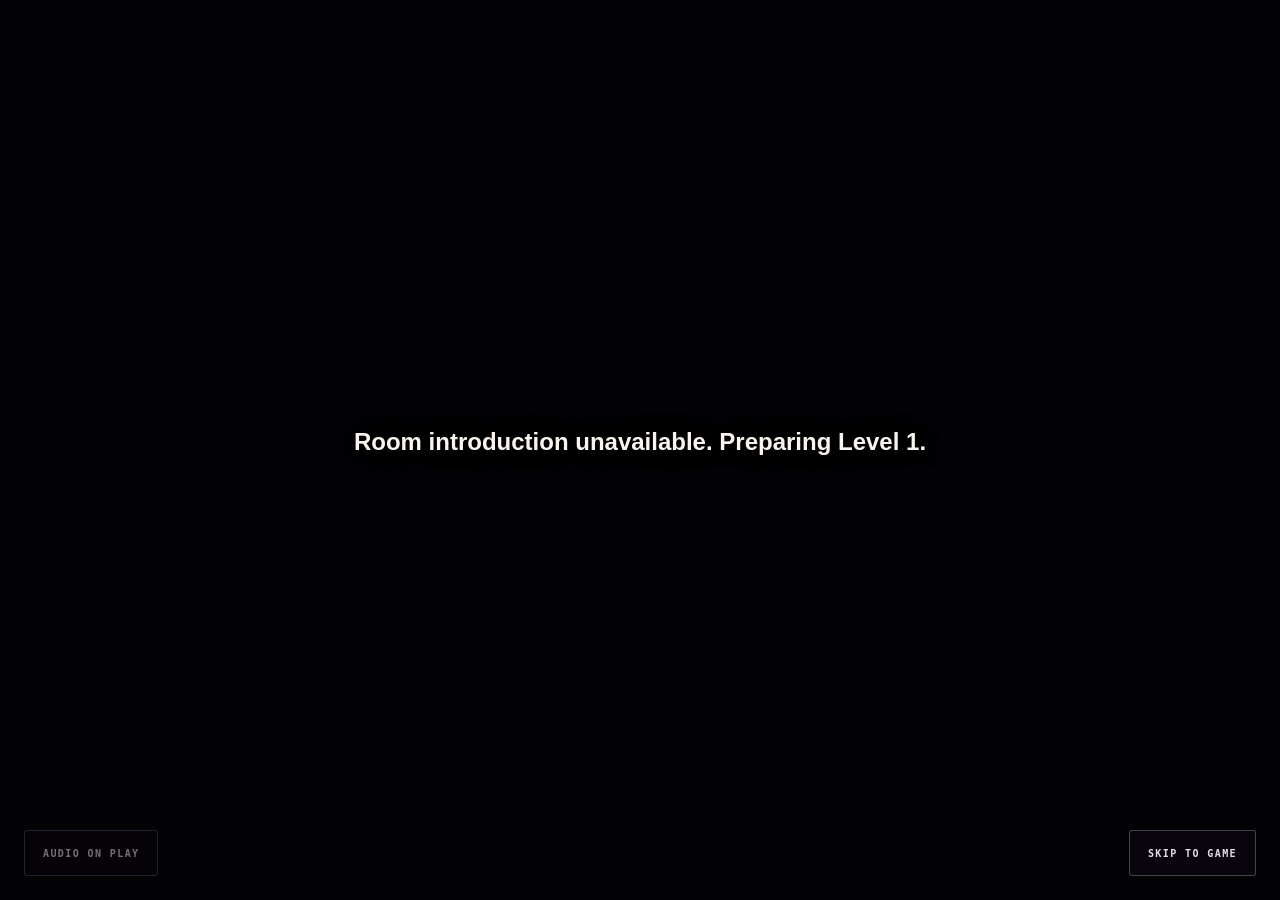
==== index.html @ 3efeb112 "Publish owner-approved v5 hero preview rainbow-n64-v5-77ec903b598a; owner visual playtest pending" ====
<!doctype html>
<html lang="en"><head><meta charset="UTF-8"><meta name="viewport" content="width=device-width,initial-scale=1,viewport-fit=cover"><meta name="theme-color" content="#030205"><link rel="icon" href="data:image/svg+xml,%3Csvg xmlns='http://www.w3.org/2000/svg' viewBox='0 0 40 40'%3E%3Crect width='40' height='40' rx='9' fill='%23251932'/%3E%3Ctext x='20' y='30' text-anchor='middle' font-size='30' fill='%23efa9e0'%3E✳%3C/text%3E%3C/svg%3E"><title>Rainbow Knight · Two Worlds</title>
<style>html,body{margin:0;background:#030205;color:#f9f4ed;font-family:Arial,sans-serif}#intro{position:fixed;inset:0;z-index:100;background:#030205;display:grid;place-items:center}#intro[hidden],[hidden]{display:none!important}.intro-card{text-align:center;font-size:clamp(30px,7vw,100px);line-height:1.05;margin:0;width:84%;font-weight:900}.intro-card span{display:block}.intro-prefix{font-size:.42em;letter-spacing:.05em;margin-bottom:.4em}.intro-controls{position:absolute;bottom:24px;left:24px;right:24px;display:flex;justify-content:space-between;gap:16px}.intro-controls button{min-height:46px;padding:12px 18px;color:#f9f4ed;background:#0a0710;border:1px solid #9989ab;font:600 10px monospace;letter-spacing:1.4px}.intro-controls button:focus-visible{outline:2px solid #a9f6d8;outline-offset:4px}#boot-status{padding:32px;font:14px monospace}#intro .intro-card{position:absolute;top:35%;left:8%;right:8%;width:auto;transform:translateY(-50%)}#intro #intro-credit{top:58%;font-size:clamp(16px,3vw,32px);letter-spacing:.06em}#intro #intro-credit .intro-prefix{font-size:.4em}#intro-enter{position:absolute;top:74%;left:50%;transform:translate(-50%,-50%);min-height:46px;padding:12px 18px;background:#0a0710;color:#f9f4ed;border:1px solid #9989ab;font:600 12px monospace}#intro-room-caption{position:absolute;bottom:88px;text-align:center;font:14px monospace}</style>
  <script type="module" crossorigin src="./assets/index-BlEtpj0y.js"></script>
  <link rel="stylesheet" crossorigin href="./assets/index-DaMVi5Wa.css">
</head><body><div id="app"><p id="boot-status" role="status">Preparing the game. If it does not load, reload this page.</p></div>
<section id="intro" data-phase="title" aria-label="Game introduction" tabindex="-1">
 <p id="intro-room-caption" role="status" aria-live="polite"></p>
 <p id="intro-room-help" hidden></p>
 <span id="intro-crosshair" aria-hidden="true" hidden>+</span>
 <button id="intro-enter" type="button">ENTER APARTMENT</button>
 <button id="intro-play" type="button" hidden disabled>PLAY</button>
 <div id="intro-touch-controls" hidden aria-label="Apartment touch controls"><div id="intro-touch-move" aria-label="Drag to move">MOVE</div><div id="intro-touch-look" aria-label="Drag to look">LOOK</div></div>
 <h1 id="intro-title" class="intro-card" aria-label="COGSEC: Rainbow Knight"><span class="intro-prefix" aria-hidden="true">COGSEC:</span><span aria-hidden="true">RAINBOW KNIGHT</span></h1>
 <p id="intro-credit" class="intro-card" aria-label="Produced by OSAN Games"><span class="intro-prefix" aria-hidden="true">PRODUCED BY</span><span aria-hidden="true">OSAN GAMES</span></p>
 <div class="intro-controls"><button id="intro-sound" type="button" aria-pressed="false" disabled>SOUND OFF</button><button id="intro-pause" type="button" hidden>PAUSE</button><button id="intro-skip" type="button">SKIP TO GAME</button></div>
</section>
<script>
// The native shell is skippable before the game bundle or optional art is ready.
(()=>{const shell=document.getElementById('intro'),query=new URLSearchParams(location.search),held=new Set();
const bypass=query.get('intro')==='off'||query.get('intro')!=='on'&&(query.get('proof')==='1'||query.get('practice')==='boss'||['48','64'].includes(query.get('fixture')));
const skip=e=>{if(e){e.preventDefault();e.stopImmediatePropagation();}shell.dataset.skipRequested='true';document.getElementById('intro-room-caption').textContent='Preparing Level 1…';document.getElementById('intro-skip').disabled=true;};
const enter=e=>{if(e){e.preventDefault();e.stopImmediatePropagation();}if(shell.dataset.enterRequested==='true'||shell.dataset.skipRequested==='true')return;shell.dataset.enterRequested='true';document.getElementById('intro-room-caption').textContent='Preparing the apartment…';document.getElementById('intro-enter').disabled=true;try{const context=window.__rainbowEntryAudioContext??=new AudioContext();void context.resume().catch(()=>{});}catch{/* Entry remains usable without audio. */}};
const click=e=>{if(e.target.closest('#intro-skip'))skip(e);else if(e.target.closest('#intro-enter'))enter(e);};
const sync=()=>{shell.dataset.heldKeys=[...held].join(',');};
const key=e=>{if(e.ctrlKey||e.metaKey||e.altKey||e.isComposing||e.code==='Tab')return;if(shell.hidden){if(held.has(e.code)){e.preventDefault();e.stopImmediatePropagation();}return;}held.add(e.code);sync();if(['Enter','Space'].includes(e.code)&&e.target.closest('#intro-skip,#intro-enter'))return;if(e.code==='Enter'&&!e.repeat){enter(e);return;}e.preventDefault();e.stopImmediatePropagation();};
const up=e=>{if(held.delete(e.code)){sync();e.preventDefault();e.stopImmediatePropagation();}};
const blur=()=>{held.clear();sync();};
shell.addEventListener('click',click);window.addEventListener('keydown',key,true);window.addEventListener('keyup',up,true);window.addEventListener('blur',blur);
shell.addEventListener('intro:claimed',()=>{shell.removeEventListener('click',click);window.removeEventListener('keydown',key,true);window.removeEventListener('keyup',up,true);window.removeEventListener('blur',blur);},{once:true});
if(bypass)skip();})();
</script></body></html>
---- assets/index-DaMVi5Wa.css ----
:root{font-family:Arial,Helvetica,sans-serif;color:#fff6f7;background:#211729;font-synthesis:none}*{box-sizing:border-box}html,body,#app{width:100%;height:100%;margin:0;overflow:hidden}button,a{-webkit-tap-highlight-color:transparent}button{font:inherit;cursor:pointer}button:disabled{cursor:wait;opacity:.5}button:focus-visible{outline:2px solid #a7ffe0;outline-offset:6px}[hidden]{display:none!important}#game{position:absolute;width:100%;height:100%;display:block}.vignette{position:absolute;inset:0;background:radial-gradient(ellipse at 54% 48%,transparent 36%,#170c294d 100%);pointer-events:none}header{position:absolute;z-index:4;top:30px;left:36px;right:36px;display:flex;justify-content:space-between;align-items:center;pointer-events:none}.brand{display:flex;gap:10px;align-items:center;color:#fff4f9;text-decoration:none;font-weight:900;font-size:14px;line-height:.98;letter-spacing:-.7px;pointer-events:auto}.brand-symbol{font-size:43px;line-height:1;color:#e6a9e9}.chapter{font:10px monospace;letter-spacing:2.5px;display:flex;align-items:center;gap:12px}.slash{opacity:.3}.live-dot{height:5px;width:5px;background:#adffdb;border-radius:50%;box-shadow:0 0 12px #aaffda}.quiet{border:0;background:transparent;color:#f2dee9;font:9px monospace;letter-spacing:1.5px;padding:12px;pointer-events:auto}#menu{position:absolute;inset:0;background:linear-gradient(90deg,#191020ec,#191020d0 28%,#21172910 69%),linear-gradient(0deg,#17101fea,transparent 32%);z-index:3}.hero-copy{position:absolute;left:7.5%;top:24%;max-width:650px}.overline{font:10px monospace;letter-spacing:3px;color:#f2c6e9;display:flex;align-items:center;gap:15px}.overline span{border:1px solid #e4b0d26b;padding:6px 8px}h1{font-size:clamp(55px,6.8vw,110px);letter-spacing:-.068em;line-height:.91;font-weight:900;margin:30px 0 23px}h1 em{font-style:normal;color:#e1a1d5;text-shadow:0 0 34px #db63d01c}#menu-description{font-size:15px;line-height:1.6;color:#d6c6d7;max-width:340px}.menu-actions{margin-top:30px;display:flex;align-items:flex-start;flex-direction:column;gap:13px}#start-btn,#resume-btn{background:#e5ffb9;color:#24252c;border:0;font-size:11px;font-weight:800;letter-spacing:1.7px;padding:20px 24px;min-width:250px;display:flex;justify-content:space-between;gap:40px;box-shadow:0 5px 30px #0716163b;transition:background .15s,transform .15s}#start-btn:hover,#resume-btn:hover{background:#bdf9e2;transform:translateY(-2px)}#start-btn span{font-size:18px;line-height:12px}#load-status{font:8px monospace;letter-spacing:1.4px;color:#c2a7c2}#last-run{font:8px monospace;letter-spacing:1px;color:#c4ecd9;margin-top:18px}.brief{position:absolute;right:6%;bottom:22%;border-left:1px solid #efd8e44d;padding-left:24px;text-shadow:0 2px 10px #000;max-width:240px}.eyebrow{font:9px monospace;letter-spacing:2px;color:#ceb6d0}.brief h2{font-size:23px;line-height:1.2;letter-spacing:-.6px;font-weight:700;margin:13px 0}.brief p{font-size:11px;color:#dacbdb;line-height:1.7}.brief-rule{width:30px;height:2px;background:#b2e7d6;margin:21px 0}.brief .brief-note{font:9px monospace;margin-top:8px}footer{position:absolute;left:7.5%;right:6%;bottom:34px;display:flex;gap:30px;border-top:1px solid #fff2;padding-top:22px}footer>div{display:flex;align-items:center;gap:8px}kbd{font:9px monospace;border:1px solid #ddc5da5c;min-width:25px;padding:6px;color:#eedbea;text-align:center;border-radius:3px}footer span{font:8px monospace;letter-spacing:1px;color:#c6b5c8}.phase-panel{position:absolute;top:88px;left:50%;transform:translate(-50%);width:310px;text-shadow:0 1px 5px #000}.phase-panel>div:first-child{display:flex;justify-content:space-between;font:10px monospace;letter-spacing:1.5px}.progress-track{height:3px;background:#24172be0;margin-top:10px}.progress-track i{display:block;height:100%;background:#dca4e3;transition:width .1s}#phase-hint{display:block;text-align:center;color:#eddbea;font:9px monospace;margin-top:9px}.health-panel{position:absolute;bottom:35px;left:36px;min-width:145px;text-shadow:0 2px 8px #261229}.health-panel>div{display:flex;gap:10px;align-items:baseline}.health-panel strong{font-size:44px;font-weight:500;letter-spacing:-2px}.health-panel span:not(.eyebrow){font:11px monospace;opacity:.5}.health-track{height:3px;background:#fff2;margin-top:7px}#health-bar{height:100%;background:#bce9db;transition:width .1s}.weapon-panel{position:absolute;bottom:37px;left:50%;transform:translate(-50%);text-align:center;display:flex;flex-direction:column;gap:7px;text-shadow:0 2px 10px #170a1f}.weapon-panel strong{font-size:13px;letter-spacing:2px}.weapon-panel small{font:8px monospace;opacity:.55;letter-spacing:2px}#sword-card{position:absolute;bottom:40px;right:36px;display:flex;gap:14px;align-items:center;transition:opacity .2s}#sword-card>div{display:flex;flex-direction:column;gap:7px}#sword-card kbd{font-size:21px;padding:14px;border-color:#d5a6e4;background:#281a3a8a;color:#f5d6ff}#charges{font:25px monospace;letter-spacing:-1px}#charges small{font:8px monospace;letter-spacing:1px;opacity:.7}#sword-card.spent{opacity:.36}.crosshair{position:absolute;top:50%;left:50%;width:24px;height:24px;transform:translate(-50%,-50%);filter:drop-shadow(0 1px 2px #000)}.crosshair i{position:absolute;width:2px;height:5px;background:#edfff4;left:11px;top:0}.crosshair i:nth-child(2){top:19px}.crosshair i:nth-child(3){transform:rotate(90deg);left:1px;top:10px}.crosshair i:nth-child(4){transform:rotate(90deg);left:21px;top:10px}.crosshair b{position:absolute;top:11px;left:11px;width:2px;height:2px;background:#fff}#hitmark{position:absolute;left:50%;top:50%;transform:translate(-50%,-50%);font:34px monospace;color:#ffbddc;opacity:0;text-shadow:0 0 10px #ff84c1}#announcement{position:absolute;top:29%;left:0;right:0;text-align:center;font:800 22px Arial;letter-spacing:6px;color:#f6e6ff;text-shadow:0 3px 20px #391841;opacity:0;pointer-events:none}#announcement.show{animation:announce 2.4s both}@keyframes announce{0%{opacity:0;transform:translateY(8px)}12%,65%{opacity:1;transform:translateY(0)}to{opacity:0;transform:translateY(-8px)}}#hurt{position:absolute;inset:0;pointer-events:none;background:radial-gradient(ellipse,transparent 45%,#ff2d5e8f);opacity:0;z-index:2}#blast{position:absolute;inset:0;pointer-events:none;opacity:0;z-index:2;background:repeating-conic-gradient(from 0deg at 50% 80%,#ffa9ed88 0deg 15deg,#a9ffe788 15deg 30deg,#dda7ff88 30deg 45deg);mix-blend-mode:screen}#blast.active{animation:blast .72s ease-out both}@keyframes blast{0%{opacity:.7;filter:hue-rotate(0)}25%{opacity:.34}to{opacity:0;filter:hue-rotate(120deg)}}#pause{position:absolute;inset:0;background:#1d1024aa;-webkit-backdrop-filter:blur(10px);backdrop-filter:blur(10px);z-index:7;display:grid;place-items:center}.pause-card{padding:45px;background:#251b2eea;border:1px solid #99718c55;box-shadow:0 20px 90px #0005;min-width:330px}.pause-card h2{font-size:40px;letter-spacing:-2px;line-height:1;margin:24px 0}.pause-card p{font-size:12px;color:#cbb8cd;max-width:300px;line-height:1.5}.pause-card button{margin-top:23px}.pause-card .quiet{display:block;margin:15px auto 0}#proof-label{position:absolute;bottom:10px;left:50%;transform:translate(-50%);z-index:10;font:10px monospace;background:#20162dd9;color:#c7ffcf;padding:6px 12px}@media(max-width:850px){header{top:22px;left:22px;right:22px}.chapter{font-size:8px;letter-spacing:1px}.hero-copy{left:6%;top:24%}h1{font-size:72px}.brief{display:none}footer{left:6%;right:6%;gap:15px;flex-wrap:wrap}footer span{font-size:7px}.phase-panel{top:80px}.weapon-panel{display:none}}@media(max-height:650px){.hero-copy{top:21%}h1{font-size:65px;margin:19px 0 14px}.menu-actions{margin-top:18px}#menu-description{font-size:12px}footer{bottom:20px;padding-top:16px}.brief{bottom:24%}}#practice-btn{border:1px solid #caa6cb66;padding:12px 16px;min-width:250px;text-align:left;letter-spacing:1.4px;color:#ebd1ef}#practice-btn:hover,#practice-btn.preferred{border-color:#d5abe3;background:#593e5b55}.menu-actions{gap:10px}#lock-hint{position:absolute;left:50%;top:calc(50% + 43px);transform:translate(-50%);font:9px monospace;color:#d5ffe8;letter-spacing:1.6px;text-shadow:0 1px 4px #000;pointer-events:none}#lock-marker{position:absolute;width:58px;height:58px;transform:translate(-50%,-50%);pointer-events:none;filter:drop-shadow(0 1px 3px #08080b)}#lock-marker i{position:absolute;width:11px;height:11px;border-color:#beffe2;border-style:solid;border-width:0}#lock-marker i:nth-child(1){left:0;top:0;border-left-width:2px;border-top-width:2px}#lock-marker i:nth-child(2){right:0;top:0;border-right-width:2px;border-top-width:2px}#lock-marker i:nth-child(3){left:0;bottom:0;border-left-width:2px;border-bottom-width:2px}#lock-marker i:nth-child(4){right:0;bottom:0;border-right-width:2px;border-bottom-width:2px}#hitmark.headshot{font-size:46px;color:#b8ffe2;text-shadow:0 0 8px #ff76d9,0 0 2px #13271c}#hitmark.headshot.killing-hit{color:#ffe6fa;text-shadow:0 0 12px #ff6bdd,0 0 3px #c0ffe7}#boss-shield{display:block;margin-top:9px;color:#f2c8ff;font:700 10px monospace;letter-spacing:1.5px;text-shadow:0 0 8px #cd4afa}#boss-shield[hidden]{display:none}#hud,#proof-label{pointer-events:none}header{z-index:8}.reduced-effects #blast{display:none!important}#blast{background:radial-gradient(ellipse at 50% 80%,#ffefb75c,transparent 65%)}#blast.active{animation:fractal-blast .15s ease-out both}@keyframes fractal-blast{0%{opacity:.34}to{opacity:0}}#music-settings{position:absolute;right:36px;top:77px;z-index:8;font:10px monospace;color:#eddbea;letter-spacing:1px}#music-settings summary{cursor:pointer;list-style:none;text-align:right;padding:8px 12px}#music-settings[open]{width:270px;background:#251b2ef5;border:1px solid #99718c77;box-shadow:0 8px 40px #0005}#music-settings>div{padding:18px}#music-settings label{display:flex;justify-content:space-between;font-size:10px}#music-volume{width:100%;accent-color:#bdf9e2;margin:18px 0 10px;cursor:pointer}#music-lights{border:1px solid #99718c77;width:100%;text-align:left}#music-status{font-size:9px;line-height:1.6;color:#cbb8cd;margin:16px 0 0}@media(max-width:850px){#music-settings{right:22px;top:65px}}#grenade-card{position:absolute;bottom:106px;right:36px;display:flex;gap:13px;align-items:center;border-left:2px solid #ff384d;padding:9px 13px;background:#180f1cba;pointer-events:none}#grenade-card>div{display:flex;flex-direction:column;gap:5px}#grenade-card .eyebrow{color:#ffacb5;font-size:8px}#grenade-card strong{font:11px monospace;letter-spacing:1px;color:#fff0ee}#grenade-card small{font:8px monospace;color:#d6b3bd}#grenade-card.spent{border-color:#8d4455}#grenade-card.spent strong{color:#d6b3bd}@media(max-width:850px){#grenade-card{right:22px;bottom:98px}}@media(max-height:650px){#grenade-card{bottom:88px;padding:6px 10px}}#control-mode{width:100%;min-height:44px;margin-top:8px;border:1px solid #99718c77;border-radius:6px;background:#201528;color:#f7eafa;padding:8px;font:12px monospace}.controls-label{margin-top:18px}#touch-help{width:100%;min-height:44px;margin-top:8px;border:1px solid #99718c77}#touch-controls,#touch-pause,#rotate-screen{display:none}.touch-mode{--touch-left:max(24px, calc(env(safe-area-inset-left) + 12px) );--touch-right:max(24px, calc(env(safe-area-inset-right) + 12px) );--touch-bottom:max(22px, calc(env(safe-area-inset-bottom) + 12px) );--touch-top:max(12px,env(safe-area-inset-top));overscroll-behavior:none}.touch-mode #app{height:100dvh;position:fixed;inset:0}.touch-mode #game{touch-action:none}.touch-mode header{top:var(--touch-top);left:var(--touch-left);right:var(--touch-right)}.touch-mode .brand{font-size:11px}.touch-mode .brand-symbol{font-size:32px}.touch-mode .chapter{display:none}.touch-mode header .quiet{min-width:64px;min-height:44px;letter-spacing:.6px}.touch-mode #music-settings{top:calc(var(--touch-top) + 46px);right:var(--touch-right);max-height:calc(100dvh - 78px);overflow:auto;overscroll-behavior:contain}.touch-mode #music-settings summary{min-height:44px;padding:16px 12px}.touch-mode #music-volume{min-height:32px;margin:8px 0}.touch-mode #music-settings>div{padding:12px}.touch-mode #menu .hero-copy{left:var(--touch-left);top:calc(var(--touch-top) + 50px);right:var(--touch-right);max-width:none}.touch-mode .overline{font-size:8px;letter-spacing:2px}.touch-mode .overline span{padding:3px 6px}.touch-mode h1{font-size:clamp(40px,12vh,78px);margin:12px 0 8px;letter-spacing:-.06em}.touch-mode #menu-description{font-size:12px;line-height:1.4;margin:8px 0}.touch-mode .menu-actions{flex-direction:row;flex-wrap:wrap;align-items:center;gap:8px;margin-top:12px;max-width:600px}.touch-mode #start-btn,.touch-mode #practice-btn,.touch-mode #resume-btn{min-width:210px;min-height:46px;padding:12px 16px;font-size:10px;letter-spacing:1px}.touch-mode #load-status{flex-basis:100%;font-size:8px}.touch-mode #last-run{margin-top:8px}.touch-mode .brief{display:none}.touch-mode footer{bottom:max(12px,env(safe-area-inset-bottom));left:var(--touch-left);right:var(--touch-right);padding-top:10px;gap:20px}.touch-mode footer span{font-size:8px}.touch-mode .phase-panel{top:calc(var(--touch-top) + 4px);width:min(310px,44vw)}.touch-mode .phase-panel>div:first-child{font-size:9px;letter-spacing:.5px}.touch-mode #phase-hint{font-size:8px;margin-top:6px}.touch-mode #boss-shield{font-size:8px;letter-spacing:.5px;margin-top:6px}.touch-mode .health-panel{left:var(--touch-left);top:calc(var(--touch-top) + 48px);bottom:auto;min-width:90px}.touch-mode .health-panel strong{font-size:28px}.touch-mode .health-panel .eyebrow{font-size:8px;letter-spacing:1px}.touch-mode .health-track{margin-top:3px}.touch-mode #sword-card,.touch-mode #grenade-card,.touch-mode .weapon-panel{display:none}.touch-mode #announcement{font-size:clamp(12px,2.5vw,19px);letter-spacing:3px;top:29%;padding:0 120px}.touch-mode .pause-card{padding:20px 28px;min-width:310px;max-height:calc(100dvh - 30px);overflow:auto}.touch-mode .pause-card h2{font-size:30px;margin:14px 0}.touch-mode .pause-card button{margin-top:12px}.touch-mode .pause-card .quiet{min-height:44px;margin:6px auto 0}.touch-mode #pause{-webkit-backdrop-filter:none;backdrop-filter:none;background:#150d20eb}.touch-playing header,.touch-playing #music-settings{display:none}.touch-mode #touch-controls{display:block;position:absolute;inset:0;z-index:5;pointer-events:none;user-select:none;-webkit-user-select:none;-webkit-touch-callout:none}.touch-stick{position:absolute;bottom:var(--touch-bottom);width:116px;height:116px;border:1px solid #d8a9ec70;border-radius:50%;background:radial-gradient(circle,#321d4660 38%,#23173096 39%,#23173045 68%,#ddbafa35,#23173066 70%);touch-action:none;pointer-events:auto;box-shadow:inset 0 0 20px #190d2970;color:#efd8ff}.move-stick{left:var(--touch-left)}.aim-stick{right:var(--touch-right)}.stick-label{position:absolute;bottom:11px;left:0;right:0;text-align:center;font:700 9px monospace;letter-spacing:2px;pointer-events:none}.stick-knob{position:absolute;left:36px;top:36px;width:44px;height:44px;border:1px solid #e6bdff9e;border-radius:50%;background:#b57fd040;pointer-events:none}.stick-arrows{position:absolute;left:0;right:0;top:40px;font:26px monospace;text-align:center;color:#eedcfa70;pointer-events:none}.touch-stick.pressed{border-color:#e5baff;background-color:#834dae30}.touch-stick.pressed .stick-knob{background:#dfaeef70;border-color:#fae5ff}.touch-fire{position:absolute;right:calc(var(--touch-right) + 126px);bottom:calc(var(--touch-bottom) + 25px);width:60px;height:66px;border:1px solid #f89ddbc9;border-radius:22px 12px 12px 22px;background:#35182fbb;color:#ffcff1;display:flex;align-items:center;justify-content:center;flex-direction:column;gap:4px;touch-action:none;pointer-events:auto}.touch-fire span{font-size:23px;line-height:1}.touch-fire b{font:800 10px monospace;letter-spacing:1px}.touch-fire.pressed{color:#fff;background:#d249a299;box-shadow:0 0 15px #ff6bba50}.firing .aim-stick{border-color:#ff9edf}.touch-actions{position:absolute;right:var(--touch-right);bottom:calc(var(--touch-bottom) + 137px);display:flex;gap:10px;align-items:flex-end;pointer-events:none}.touch-action{--accent:#abe8e7;--ready:360deg;position:relative;width:58px;height:64px;display:flex;align-items:center;justify-content:center;flex-direction:column;gap:3px;border:2px solid transparent;border-radius:20px;background:linear-gradient(#22162fea,#22162fea) padding-box,conic-gradient(var(--accent) var(--ready),#66546d70 0) border-box;color:var(--accent);touch-action:none;pointer-events:auto;box-shadow:0 3px 10px #11081955}.touch-action svg{width:22px;height:22px}.touch-action b{font:700 9px monospace;letter-spacing:.5px}.touch-action small{font:8px monospace;color:#e7d7e5}.touch-action.slam{--accent:#ffe9a0;width:64px;height:72px}.touch-action.freeze{--accent:#ff8b99}.touch-action:disabled{opacity:.55;cursor:default}.touch-action.pressed{background:linear-gradient(#674565ed,#674565ed) padding-box,conic-gradient(var(--accent) var(--ready),#66546d70 0) border-box}.touch-lock{position:absolute;right:var(--touch-right);bottom:calc(var(--touch-bottom) + 224px);height:48px;min-width:90px;display:flex;align-items:center;justify-content:center;gap:7px;padding:8px 12px;background:#24172cbb;border:1px solid #a3ffdb99;border-radius:18px;color:#c5ffe8;font:700 10px monospace;touch-action:none;pointer-events:auto}.touch-lock svg{width:23px;height:23px}.touch-lock[aria-pressed=true]{color:#153426;background:#baffdfd9;border-color:#e8fff4}#touch-hints{position:absolute;bottom:calc(var(--touch-bottom) + 5px);left:50%;transform:translate(-50%);width:min(270px,38vw);display:flex;flex-direction:column;gap:7px;text-align:center;font:8px/1.6 monospace;letter-spacing:.7px;color:#f7ddff;text-shadow:0 1px 4px #000;pointer-events:none}.touch-mode #touch-pause{display:flex;align-items:center;justify-content:center;gap:7px;position:absolute;top:var(--touch-top);right:var(--touch-right);z-index:6;min-width:84px;min-height:44px;padding:10px 12px;background:#261630bb;border:1px solid #d1a4de88;border-radius:14px;color:#ffe9ff;font:700 15px monospace;touch-action:manipulation}#touch-pause span{font:9px monospace;letter-spacing:1px}.touch-mode #rotate-screen{position:absolute;inset:0;z-index:20;display:grid;place-items:center;padding:28px;background:radial-gradient(ellipse at 50% 30%,#603356,#191020 72%);text-align:center}#rotate-screen h2{font:900 clamp(34px,9vw,70px)/1 Arial;letter-spacing:-2px;margin:22px 0;color:#f8ddfa}#rotate-screen p:not(.eyebrow){font:14px/1.7 Arial;color:#e2c7dd}.rotate-icon{display:block;font-size:80px;line-height:1;color:#baffdf}#rotate-mouse{min-height:48px;border:1px solid #b291b955;border-radius:8px;margin-top:20px;max-width:270px}@media(max-height:380px){.touch-mode{--touch-bottom:max(12px, calc(env(safe-area-inset-bottom) + 5px) )}.touch-mode #menu .hero-copy{top:calc(var(--touch-top) + 38px)}.touch-mode h1{font-size:40px;margin:8px 0}.touch-mode #menu-description{font-size:11px;margin:6px 0}.touch-mode .menu-actions{margin-top:8px}.touch-mode footer{padding-top:6px;bottom:8px}.touch-mode #last-run{display:none}.touch-lock{left:var(--touch-left);right:auto;bottom:calc(var(--touch-bottom) + 136px)}.touch-mode #announcement{top:32%}}#campaign-transition{position:absolute;inset:0;z-index:30;touch-action:none;display:grid;place-items:center}.transition-cover{position:absolute;inset:0;pointer-events:none;opacity:0}.transition-panel{position:relative;z-index:1;text-align:center;max-width:440px;padding:28px;background:#120f20f2;border:1px solid #c4a1cd55;border-radius:12px;box-shadow:0 12px 70px #0005}.transition-panel p{font:13px/1.6 monospace;color:#ede3ef;margin:0 0 20px}.transition-panel button{display:block;margin:12px auto 0;min-height:48px;padding:14px 22px;border:0;background:#e5ffb9;color:#20222b;font:700 11px monospace;letter-spacing:1px;touch-action:manipulation}.transition-panel button.quiet{background:transparent;color:#e4d4e8}.campaign-handoff #hud,.campaign-handoff header,.campaign-handoff #music-settings,.campaign-handoff #touch-controls,.campaign-handoff #touch-pause,.campaign-handoff .vignette,.campaign-handoff #hurt,.campaign-handoff #blast{visibility:hidden}#save-notice{position:absolute;bottom:max(12px,env(safe-area-inset-bottom));left:50%;transform:translate(-50%);z-index:32;max-width:90%;padding:10px 16px;border-radius:8px;background:#211a2beb;color:#ffdfa3;font:12px/1.5 monospace;text-align:center;pointer-events:none}#neural-draft{position:absolute;inset:0;z-index:45;display:grid;place-items:center;background:#0c1117e0;-webkit-backdrop-filter:blur(12px);backdrop-filter:blur(12px);color:#f4f2e9;padding:24px;overflow:auto}.draft-shell{width:min(940px,100%);text-align:center}.draft-eyebrow{font:600 13px/1.5 monospace;letter-spacing:.18em;color:#c9b38d;margin:0 0 10px}.draft-shell h2{font-size:clamp(30px,4.2vw,60px);letter-spacing:-.04em;margin:0 0 8px}.draft-description{color:#ccd1d1;font-size:16px;margin:0 0 28px}.upgrade-grid{display:grid;grid-template-columns:repeat(3,1fr);gap:16px}.upgrade-card{display:flex;flex-direction:column;align-items:flex-start;text-align:left;min-height:200px;padding:24px;border:1px solid #6f797f;border-radius:8px;background:linear-gradient(145deg,#293139,#192027);color:#f5f0e4;cursor:pointer;transition:transform .15s,border-color .15s}.upgrade-card:hover,.upgrade-card:focus-visible{transform:translateY(-4px);border-color:#ebca80;outline:2px solid #ebca80;outline-offset:3px}.upgrade-card small{font:12px/1.5 monospace;color:#d2bb8d;letter-spacing:.08em;margin-bottom:20px}.upgrade-card strong{font-size:24px;line-height:1.15;letter-spacing:-.025em;margin-bottom:12px}.upgrade-card span{font-size:15px;line-height:1.5;letter-spacing:0;color:#cfd5d4;text-transform:none}.draft-tell{font:12px/1.6 monospace;letter-spacing:.05em;color:#e0c69b;margin:24px 0 10px}.draft-safe{font-size:13px;color:#a9b4b5}#neural-coverage{position:absolute;bottom:28px;left:50%;transform:translate(-50%);z-index:8;width:260px;text-align:center;pointer-events:none;font:600 13px monospace;color:#f6e9c9;text-shadow:0 1px 4px #000}#neural-coverage small{display:block;font-size:10px;line-height:1.5;letter-spacing:.035em;margin-top:7px}.coverage-track{height:3px;background:#374346;margin-top:7px}.coverage-track i{display:block;height:100%;width:0;background:linear-gradient(90deg,#efa198,#eed095,#94c7de)}#neural-entry-cue{position:absolute;top:24%;left:50%;transform:translate(-50%);pointer-events:none;z-index:8;font:600 12px monospace;background:#15232ce0;color:#efe1bd;padding:10px 16px;border:1px solid #c4ae78}.two-level-candidate .brief{background:#0f161ca3}.two-level-candidate .phase-panel{background:#0a1014b3}@media(max-width:680px){#neural-draft{padding:14px}.draft-description{margin-bottom:15px}.upgrade-grid{gap:8px}.upgrade-card{padding:14px;min-height:160px}.upgrade-card strong{font-size:18px}.upgrade-card span{font-size:13px}.upgrade-card small{font-size:10px;margin-bottom:10px}.draft-tell{font-size:10px}#neural-coverage{bottom:12px;width:220px}}@media(max-width:460px){.upgrade-grid{grid-template-columns:1fr}.upgrade-card{min-height:unset;gap:5px;padding:14px}.upgrade-card small,.upgrade-card strong{margin:0}.draft-shell h2{font-size:30px}}@media(prefers-reduced-motion:reduce){.upgrade-card{transition:none}.upgrade-card:hover{transform:none}}.two-level-candidate .health-panel>div:not(#g2-heart-strip),.two-level-candidate .health-panel>.eyebrow,.two-level-candidate .health-panel .bar{display:none!important}.two-level-candidate .health-panel{min-width:132px;width:248px;max-width:calc(100vw - 36px);padding:0;background:none;border:0;pointer-events:none}#g2-heart-strip{height:36px;width:248px;max-width:100%}#g2-heart-equivalent{margin:5px 0 0;color:#e4eef0;font:600 12px/1.3 monospace;letter-spacing:.025em;text-shadow:0 1px 4px #000}#g2-shield-equivalent{margin:3px 0 0;color:#abdfe2;font:600 10px/1.3 monospace;letter-spacing:.08em;text-shadow:0 1px 4px #000}.g2-chrome-splash{position:absolute;inset:0;width:100%;height:100%;z-index:7;pointer-events:none;clip-path:inset(28% 0 46% 0)}.touch-mode .g2-chrome-splash{clip-path:inset(29% 0 58% 0)}@media(max-width:680px){.two-level-candidate .health-panel{width:186px}#g2-heart-strip{width:186px;height:26px}#g2-heart-equivalent{font-size:11px}#g2-shield-equivalent{font-size:10px}}.two-level-candidate{--g2-hud-right:max(36px, calc(env(safe-area-inset-right) + 12px) );--g2-hud-top:116px;--g2-hud-width:248px}.two-level-candidate .health-panel{left:auto;right:var(--g2-hud-right);top:var(--g2-hud-top);bottom:auto;width:var(--g2-hud-width);text-align:right}.two-level-candidate #g2-heart-strip{width:100%}.two-level-candidate #sword-card,.two-level-candidate #grenade-card{left:auto;right:var(--g2-hud-right);bottom:auto;width:var(--g2-hud-width);min-width:0;min-height:58px;padding:8px 10px;gap:10px;pointer-events:none}.two-level-candidate #grenade-card{top:calc(var(--g2-hud-top) + 84px)}.two-level-candidate #sword-card{top:calc(var(--g2-hud-top) + 148px)}.two-level-candidate #sword-card kbd,.two-level-candidate #grenade-card kbd{font-size:12px;min-width:46px;padding:9px 5px}.two-level-candidate #sword-card>div,.two-level-candidate #grenade-card>div{min-width:0;gap:4px}.two-level-candidate #sword-card .eyebrow,.two-level-candidate #grenade-card .eyebrow{font-size:8px;letter-spacing:.7px}.two-level-candidate #charges{font-size:18px}.two-level-candidate #music-settings[open]{right:calc(var(--g2-hud-right) + var(--g2-hud-width) + 16px);width:min(270px,calc(100vw - var(--g2-hud-width) - var(--g2-hud-right) - 32px));max-height:calc(100dvh - 100px);overflow:auto;overscroll-behavior:contain}.two-level-candidate #music-settings[open]>div{min-width:0;padding:12px}.two-level-candidate #music-settings[open] label{flex-wrap:wrap;gap:4px;overflow-wrap:anywhere}.two-level-candidate #music-settings[open] select{min-width:0;max-width:100%}@media(max-width:850px){.two-level-candidate{--g2-hud-right:max(22px, calc(env(safe-area-inset-right) + 12px) );--g2-hud-top:154px;--g2-hud-width:186px}.two-level-candidate #g2-heart-strip{height:26px}}@media(max-width:400px){.two-level-candidate{--g2-hud-right:max(12px, calc(env(safe-area-inset-right) + 8px) );--g2-hud-width:174px}}.touch-mode .two-level-candidate{--g2-hud-right:var(--touch-right);--g2-hud-top:calc(var(--touch-top) + 88px);--g2-hud-width:186px}.touch-mode .two-level-candidate .health-panel{left:auto;top:var(--g2-hud-top);right:var(--g2-hud-right)}.touch-mode .two-level-candidate #sword-card,.touch-mode .two-level-candidate #grenade-card{display:none}.touch-mode .two-level-candidate #music-settings,.touch-mode .two-level-candidate #music-settings[open]{top:calc(var(--g2-hud-top) + 78px);right:var(--touch-right);width:min(270px,calc(100vw - var(--touch-left) - var(--touch-right)));max-height:calc(100dvh - var(--g2-hud-top) - 94px)}#anthro-quiz{position:absolute;inset:0;z-index:34;display:flex;flex-direction:column;align-items:center;justify-content:flex-start;gap:10px;box-sizing:border-box;overflow:auto;overscroll-behavior:contain;padding:clamp(70px,13vh,120px) max(16px,25vw) 24px 4vw;color:#f4fff7;text-align:center;pointer-events:auto;background:linear-gradient(90deg,transparent,#06101733 20%,#06101733 80%,transparent)}#anthro-quiz[hidden],#anthro-quiz [hidden]{display:none!important}.anthro-message{width:min(100%,42rem);box-sizing:border-box;flex-shrink:0;background:#091114f2;border:1px solid #8db9b0;border-radius:14px;padding:14px 20px;box-shadow:0 8px 30px #0005}.anthro-eyebrow{margin:0 0 8px;color:#a6e4d6;font-size:.7rem;letter-spacing:.1em;font-weight:700}#anthro-question{font-size:clamp(1.1rem,2vw,1.5rem);line-height:1.3;margin:0;text-wrap:balance}#anthro-rule,#anthro-feedback,#anthro-fallback{font-size:clamp(.8rem,1.2vw,.95rem);margin:9px 0 0;line-height:1.4}#anthro-feedback{box-sizing:border-box;width:min(100%,42rem);min-height:4em;padding:9px 14px;margin:0;border-radius:8px;background:#091114f2;color:#fff4be;flex-shrink:0}#anthro-options{display:grid;grid-template-columns:repeat(2,minmax(0,1fr));gap:10px;width:min(100%,42rem);flex-shrink:0}#anthro-options button{font:inherit;font-size:clamp(.95rem,1.3vw,1.1rem);line-height:1.4;letter-spacing:normal;text-transform:none;text-align:left;white-space:normal;min-height:72px;padding:14px 16px;border:1px solid #adcfca;background:#0c1c21f5;color:#effff9;border-radius:10px;touch-action:manipulation}#anthro-options button:focus-visible,.anthro-actions button:focus-visible{outline:3px solid #fcf6a4;outline-offset:3px}#anthro-options button:disabled{opacity:.72;cursor:default}#anthro-options .anthro-correct{border:2px solid #a0efc8;box-shadow:inset 0 0 0 1px #a0efc8;opacity:1}.anthro-actions{display:flex;justify-content:center;flex-wrap:wrap;gap:8px;flex-shrink:0}.anthro-actions button{min-height:44px;font-size:.85rem;padding:10px 18px;background:#162b2c;color:#eefff3;border:1px solid #8eb2ab;border-radius:8px;touch-action:manipulation}#anthro-continue{background:#e5f7c8;color:#10221b;font-weight:700}.anthro-access{font-size:.78rem;line-height:1.4;background:#061416ed;padding:7px 12px;border-radius:6px;margin:0;max-width:46rem}#anthro-quiz.anthro-paused{background:#040913f7;z-index:40}.quiz-clear-view .weapon-panel,.quiz-clear-view #neural-coverage,.quiz-clear-view #neural-entry-cue{display:none!important}@media(max-width:800px){#anthro-quiz{padding-right:16px;padding-left:16px}}@media(max-width:500px){#anthro-quiz{padding:64px 12px 18px;gap:8px}.anthro-message{padding:12px}#anthro-options{grid-template-columns:1fr;gap:7px}#anthro-options button{min-height:56px;padding:10px 12px}#anthro-feedback{min-height:3em}}@media(max-height:600px){#anthro-quiz{padding-top:18px}.anthro-message{padding:10px 14px}#anthro-options button{min-height:54px;padding:10px 12px}#anthro-feedback{min-height:2em}}#anthro-quiz.arena-quiz{padding:3vh 4vw 18px;gap:8px;background:linear-gradient(#050a1599,transparent 32%,transparent 52%,#050a1588);overflow:auto}.arena-quiz .anthro-message{width:min(90%,62rem);padding:12px 20px}.arena-quiz #anthro-options{grid-template-columns:repeat(2,minmax(0,1fr));width:min(92%,64rem);margin-top:auto;grid-auto-rows:minmax(68px,auto);align-items:stretch}.arena-quiz #anthro-options button{min-height:68px;background:#09151fe8;border-color:#89e6df}.arena-quiz #anthro-feedback{width:min(92%,72rem);min-height:2.7em}#arena-quiz-shield{padding:7px 16px;background:#10192ddb;border:1px solid #8ee7ff;border-radius:20px;color:#b9f7ff;font-weight:700;letter-spacing:.14em;font-size:.8rem}.arena-quiz.arena-moving>*{visibility:hidden}#arena-quiz-fracture{pointer-events:none;position:absolute;inset:-25%;z-index:38;background:repeating-conic-gradient(from 8deg at 50% 65%,#ff548b 0deg 7deg,#7349db 7deg 15deg,#34dfdd 15deg 21deg,#eee2b0 21deg 24deg,#081027 24deg 33deg);transform:rotate(var(--fracture-turn,0deg)) scale(1.05);filter:saturate(.85)}#arena-quiz-fracture.reduced{inset:0;background:#101424;transform:none;filter:none}#arena-quiz-fracture[hidden],#arena-quiz-aim[hidden]{display:none!important}#arena-quiz-aim{position:fixed;width:16px;height:16px;border:2px solid #fff;border-radius:50%;z-index:42;pointer-events:none;transform:translate(-50%,-50%);box-shadow:0 0 0 2px #13243c,0 0 16px #8cecff}#anthro-options button.arena-aimed,.anthro-actions button.arena-aimed{outline:3px solid #fff0a7;outline-offset:3px;background:#294452}@media(max-width:650px){.arena-quiz #anthro-options{grid-template-columns:1fr;gap:6px}.arena-quiz #anthro-options button{min-height:48px;padding:9px 12px}.arena-quiz .anthro-message{width:100%;padding:10px}.arena-quiz #anthro-feedback{font-size:.8rem}.arena-quiz .anthro-access{font-size:.7rem}}@media(max-height:620px){#anthro-quiz.arena-quiz{padding-top:8px;gap:4px}.arena-quiz #anthro-question{font-size:1rem}.arena-quiz #anthro-rule{font-size:.72rem;margin-top:4px}.arena-quiz #anthro-options button{min-height:54px;padding:8px}.arena-quiz #anthro-feedback{font-size:.75rem;min-height:2em;padding:5px}.arena-quiz .anthro-access{display:none}}.arena-quiz #anthro-feedback[data-kind=correct]{border:1px solid #a0efc8;color:#d3ffe7}.arena-quiz #anthro-feedback[data-kind=wrong]{border:1px solid #ffce87;color:#fff1d9}.arena-quiz #anthro-feedback{border:1px solid transparent}@media(min-width:651px){.arena-quiz #anthro-options button{height:100%}}#intro{position:fixed;inset:0;z-index:100;background:#030205;color:#f9f4ed;display:grid;place-items:center;isolation:isolate;font-family:Arial,Helvetica,sans-serif;touch-action:manipulation}#intro[hidden]{display:none!important}body.intro-playing #app>:not(#game){visibility:hidden!important;pointer-events:none!important}#intro[data-mode=full]{background:transparent}#intro .intro-card{pointer-events:none;position:absolute;left:8%;right:8%;top:50%;transform:translateY(-50%);text-align:center;margin:0;line-height:1.02;letter-spacing:-.045em;font-weight:900;font-size:clamp(32px,8vw,110px);text-wrap:balance}#intro .intro-card span{display:block}#intro .intro-card .intro-prefix{font-size:.42em;letter-spacing:.08em;margin-bottom:.35em}#intro #intro-credit{font-size:clamp(28px,6vw,76px);letter-spacing:.035em;line-height:1.25}#intro #intro-credit .intro-prefix{font-size:.3em;letter-spacing:.24em;margin-bottom:.8em}#intro[data-mode=full] .intro-card{opacity:0}#intro[data-mode=preparing] .intro-card,#intro[data-mode=fallback] .intro-card,#intro[data-mode=reduced] .intro-card{color:#f9f4ed;text-shadow:1px 2px 0 #786384,0 0 26px #cc96ff22}#intro .intro-controls{position:absolute;bottom:max(24px,env(safe-area-inset-bottom));left:max(24px,env(safe-area-inset-left));right:max(24px,env(safe-area-inset-right));display:flex;justify-content:space-between;align-items:center;gap:16px}#intro button{min-height:46px;min-width:110px;padding:12px 18px;border:1px solid #cab9de55;border-radius:3px;background:#0a0710cc;color:#e7dceb;font:600 10px monospace;letter-spacing:1.4px;cursor:pointer;-webkit-backdrop-filter:blur(4px);backdrop-filter:blur(4px)}#intro button:hover{background:#25192c;color:#fff;border-color:#e7bfdc}#intro button:focus-visible{outline:2px solid #a9f6d8;outline-offset:5px}#intro button:disabled{opacity:.5;cursor:default}@media(max-width:500px){#intro .intro-card{font-size:clamp(28px,10vw,50px);line-height:1.1;left:6%;right:6%}#intro .intro-card .intro-prefix{font-size:.5em}#intro #intro-credit{font-size:clamp(26px,8vw,45px)}#intro .intro-controls{left:16px;right:16px;bottom:max(18px,env(safe-area-inset-bottom))}#intro button{padding:12px;min-width:102px;font-size:9px}}#intro[data-mode=room-full],#intro[data-mode=room-reduced]{background:transparent}#intro-room-caption{position:absolute;bottom:max(96px,calc(env(safe-area-inset-bottom) + 80px));left:8%;right:8%;margin:0;text-align:center;font:600 clamp(16px,2.1vw,24px)/1.5 Arial,sans-serif;color:#f9f4ed;text-shadow:0 2px 8px #000,0 0 20px #000;background:#10121999;padding:10px 16px;border-radius:4px;pointer-events:none}#intro-room-caption:empty{display:none}#intro[data-mode=room-preparing] #intro-room-caption,#intro[data-mode=room-unavailable] #intro-room-caption{bottom:auto;top:46%;background:none}@media(prefers-reduced-motion:reduce){#intro-room-caption{transition:none;animation:none}}#intro[data-phase=apartment]{touch-action:none}#intro[data-mode=room-ready],#intro[data-mode=room-roaming],#intro[data-mode=room-paused]{background:transparent}#intro[data-mode=room-paused]:before,#intro[data-paused=true]:before{content:"";position:absolute;inset:0;background:#030205a6;pointer-events:none;z-index:-1}#intro[data-mode=room-aligning]{background:transparent}#intro[data-mode=entry-loading],#intro[data-mode=game-error]{background:#030205}#intro[data-mode=entry-loading] #intro-room-caption,#intro[data-mode=game-error] #intro-room-caption{bottom:auto;top:42%}#intro:focus{outline:none}#intro-enter{position:absolute;top:50%;left:50%;transform:translate(-50%,-50%)}#intro-play{position:absolute;bottom:max(108px,calc(env(safe-area-inset-bottom) + 96px));left:50%;transform:translate(-50%)}#intro-room-help{position:absolute;left:5%;right:5%;top:max(18px,env(safe-area-inset-top));margin:0;text-align:center;font:600 12px/1.5 monospace;color:#f9f4ed;text-shadow:0 2px 5px #000,0 0 10px #000;pointer-events:none}#intro-crosshair{position:absolute;left:50%;top:50%;transform:translate(-50%,-50%);font:400 17px monospace;color:#ffffffa8;text-shadow:0 1px 3px #000;pointer-events:none}#intro[data-mode=room-roaming] #intro-room-caption{bottom:auto;top:max(48px,calc(env(safe-area-inset-top) + 36px));font-size:14px;padding:6px 12px}#intro-touch-controls{display:none;pointer-events:none;position:absolute;inset:0}#intro-touch-move,#intro-touch-look{position:absolute;bottom:max(98px,calc(env(safe-area-inset-bottom) + 86px));width:110px;height:110px;border:1px solid #f9f4ed55;border-radius:50%;display:grid;place-items:center;background:#03020555;color:#f9f4edaa;font:600 11px monospace;pointer-events:auto;touch-action:none;-webkit-user-select:none;user-select:none}#intro-touch-move{left:max(22px,env(safe-area-inset-left))}#intro-touch-look{right:max(22px,env(safe-area-inset-right))}#intro[data-look-mode=touch] #intro-touch-controls{display:block}@media(pointer:coarse){#intro-touch-controls{display:block}}@media(max-width:500px){#intro .intro-controls{gap:8px}#intro .intro-controls button{min-width:0;padding:12px 9px;font-size:8px;letter-spacing:1px}#intro-room-help{font-size:10px}#intro-touch-move,#intro-touch-look{width:86px;height:86px}#intro-play{min-width:84px}#intro[data-mode=room-roaming] #intro-room-caption{font-size:12px;left:5%;right:5%}}#intro[data-phase=title] .intro-card,#intro[data-phase=liquid] .intro-card{top:36%;opacity:var(--intro-title-opacity,1)}#intro[data-phase=title] #intro-credit,#intro[data-phase=liquid] #intro-credit{top:59%;font-size:clamp(17px,3vw,34px);letter-spacing:.05em;line-height:1.2}#intro[data-phase=title] #intro-credit .intro-prefix,#intro[data-phase=liquid] #intro-credit .intro-prefix{font-size:.4em;margin-bottom:.5em}#intro[data-phase=title] #intro-enter,#intro[data-phase=liquid] #intro-enter{top:76%}#intro[data-phase=title][data-mode=full] .intro-card,#intro[data-phase=liquid][data-mode=full] .intro-card{opacity:0}#intro[data-phase=liquid]{background:transparent}#intro[data-phase=liquid][data-liquid-fallback=true]:after{content:"";position:absolute;inset:0;pointer-events:none;background:#030205;opacity:var(--intro-liquid-fade,0);z-index:1}#intro[data-phase=liquid] .intro-controls,#intro[data-phase=liquid] #intro-enter{z-index:2}#intro[data-phase=title] #intro-room-caption{bottom:17%;font-size:14px;padding:4px 10px}@media(max-height:500px){#intro[data-phase=title] .intro-card,#intro[data-phase=liquid] .intro-card{font-size:clamp(28px,7vh,56px);top:28%}#intro[data-phase=title] #intro-credit,#intro[data-phase=liquid] #intro-credit{top:52%;font-size:18px}#intro[data-phase=title] #intro-enter,#intro[data-phase=liquid] #intro-enter{top:70%}#intro[data-phase=title] #intro-room-caption{bottom:25%;font-size:12px}}#intro[data-phase=liquid][data-liquid-fallback=true][data-room-visible=false]{background:#030205}#intro[data-cinematic=true] .intro-card{font-family:Arial,Helvetica,sans-serif;font-weight:900;color:#fff9f1;text-shadow:none;text-wrap:balance}#intro[data-cinematic=true] #intro-title{top:36%;font-size:clamp(42px,9.4vw,144px);line-height:.92;letter-spacing:-.065em;opacity:calc(var(--intro-title-opacity,1) * var(--intro-cinema-title-opacity,1));transform:translateY(calc(-50% + var(--intro-cinema-rise,0px)))}#intro[data-cinematic=true] #intro-title .intro-prefix{font-size:clamp(13px,1.4vw,20px);letter-spacing:.38em;line-height:1.3;margin:0 0 .85em .38em;color:var(--intro-cinema-accent,#96f2de)}#intro[data-cinematic=true] #intro-title>span:last-child{max-width:10ch;margin-inline:auto}#intro[data-cinematic=true] #intro-title:after{content:"";display:block;width:clamp(72px,10vw,144px);height:2px;margin:16px auto 0;background:linear-gradient(90deg,var(--intro-cinema-accent,#96f2de),var(--intro-cinema-secondary,#cbb2ff));opacity:var(--intro-cinema-accent-opacity,.55);transform:scaleX(var(--intro-cinema-line-scale,1));transform-origin:center;pointer-events:none}#intro[data-cinematic=true] #intro-credit{top:60%;font-size:clamp(19px,2.5vw,32px);line-height:1.2;letter-spacing:.08em;opacity:calc(var(--intro-title-opacity,1) * var(--intro-cinema-credit-opacity,1))}#intro[data-cinematic=true] #intro-credit .intro-prefix{font-size:clamp(9px,.85vw,12px);font-weight:600;letter-spacing:.28em;line-height:1.4;margin-bottom:.7em;color:#d9d2e2}#intro[data-cinematic=true] #intro-enter{border-color:#cab9de88;background:#0a0710e6;letter-spacing:.16em}@supports (background-clip:text){#intro[data-cinematic=true] #intro-title>span:last-child{background:linear-gradient(112deg,#fff9f1 0%,#fff9f1 49%,var(--intro-cinema-accent,#96f2de) 78%,var(--intro-cinema-secondary,#cbb2ff) 100%);background-clip:text;-webkit-background-clip:text;color:transparent}}@media(max-width:500px){#intro[data-cinematic=true] #intro-title{font-size:clamp(40px,11.6vw,58px);left:6%;right:6%;top:35%;line-height:.98}#intro[data-cinematic=true] #intro-credit{top:56%;font-size:21px}#intro[data-cinematic=true] #intro-enter{top:72%}}@media(max-height:500px){#intro[data-cinematic=true] #intro-title{font-size:clamp(28px,10vh,50px);top:28%;line-height:.92}#intro[data-cinematic=true] #intro-title .intro-prefix{font-size:10px;margin-bottom:.65em}#intro[data-cinematic=true] #intro-title:after{margin-top:10px}#intro[data-cinematic=true] #intro-credit{top:53%;font-size:17px}#intro[data-cinematic=true] #intro-credit .intro-prefix{font-size:8px;margin-bottom:.3em}#intro[data-cinematic=true] #intro-enter{top:72%}}@media(prefers-reduced-motion:reduce){#intro[data-cinematic=true] #intro-title{transform:translateY(-50%)}#intro[data-cinematic=true] #intro-title:after{transform:none;opacity:.55}}
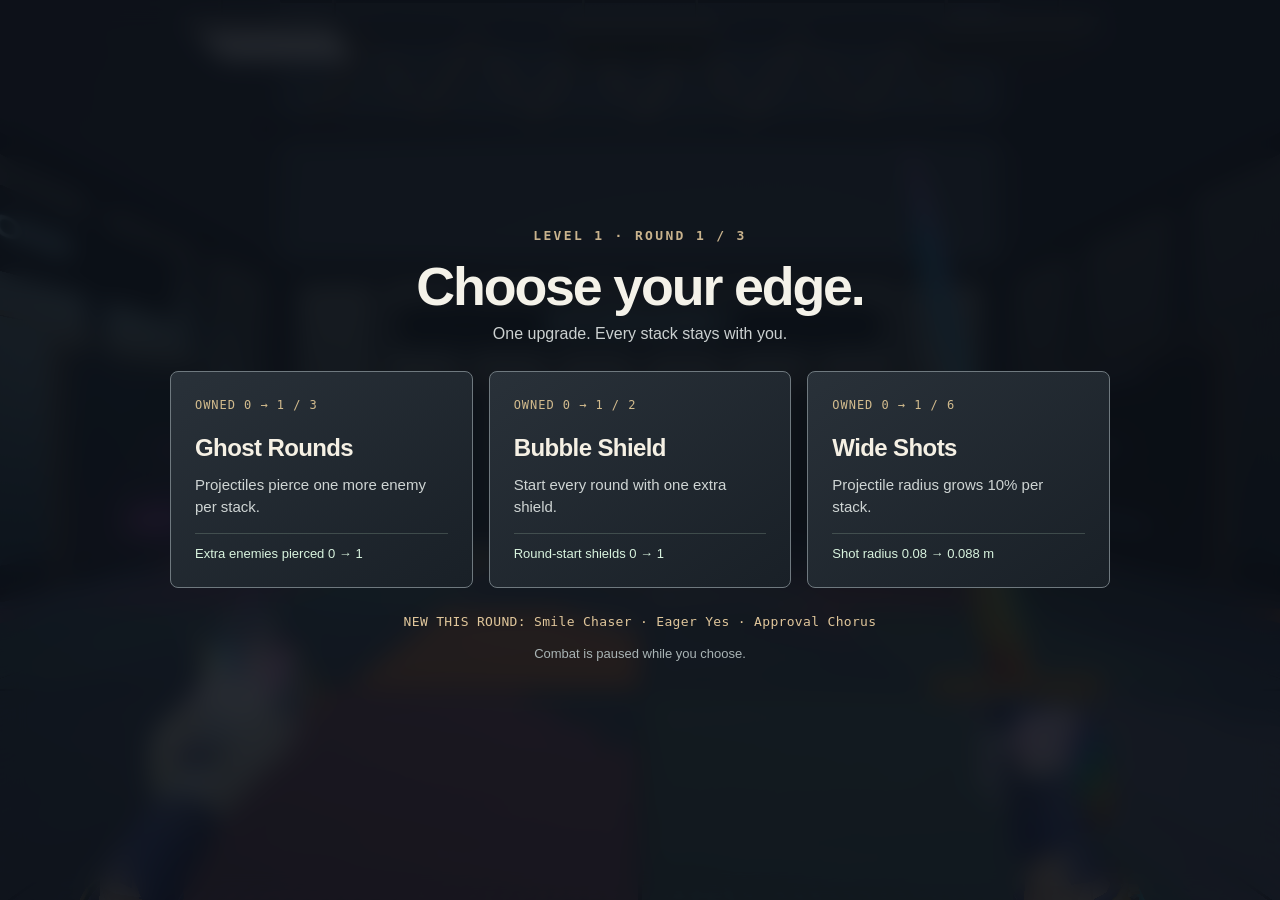
==== commit b8578781: "Publish owner-approved quiz transition Q1 79b68896a666; preserve F1 rollback and existing assets" ====
--- a/index.html
+++ b/index.html
@@ -1,8 +1,8 @@
 <!doctype html>
 <html lang="en"><head><meta charset="UTF-8"><meta name="viewport" content="width=device-width,initial-scale=1,viewport-fit=cover"><meta name="theme-color" content="#030205"><link rel="icon" href="data:image/svg+xml,%3Csvg xmlns='http://www.w3.org/2000/svg' viewBox='0 0 40 40'%3E%3Crect width='40' height='40' rx='9' fill='%23251932'/%3E%3Ctext x='20' y='30' text-anchor='middle' font-size='30' fill='%23efa9e0'%3E✳%3C/text%3E%3C/svg%3E"><title>Rainbow Knight · Two Worlds</title>
 <style>html,body{margin:0;background:#030205;color:#f9f4ed;font-family:Arial,sans-serif}#intro{position:fixed;inset:0;z-index:100;background:#030205;display:grid;place-items:center}#intro[hidden],[hidden]{display:none!important}.intro-card{text-align:center;font-size:clamp(30px,7vw,100px);line-height:1.05;margin:0;width:84%;font-weight:900}.intro-card span{display:block}.intro-prefix{font-size:.42em;letter-spacing:.05em;margin-bottom:.4em}.intro-controls{position:absolute;bottom:24px;left:24px;right:24px;display:flex;justify-content:space-between;gap:16px}.intro-controls button{min-height:46px;padding:12px 18px;color:#f9f4ed;background:#0a0710;border:1px solid #9989ab;font:600 10px monospace;letter-spacing:1.4px}.intro-controls button:focus-visible{outline:2px solid #a9f6d8;outline-offset:4px}#boot-status{padding:32px;font:14px monospace}#intro .intro-card{position:absolute;top:35%;left:8%;right:8%;width:auto;transform:translateY(-50%)}#intro #intro-credit{top:58%;font-size:clamp(16px,3vw,32px);letter-spacing:.06em}#intro #intro-credit .intro-prefix{font-size:.4em}#intro-enter{position:absolute;top:74%;left:50%;transform:translate(-50%,-50%);min-height:46px;padding:12px 18px;background:#0a0710;color:#f9f4ed;border:1px solid #9989ab;font:600 12px monospace}#intro-room-caption{position:absolute;bottom:88px;text-align:center;font:14px monospace}</style>
-  <script type="module" crossorigin src="./assets/index-BlEtpj0y.js"></script>
-  <link rel="stylesheet" crossorigin href="./assets/index-DaMVi5Wa.css">
+  <script type="module" crossorigin src="./assets/index-jqMVZYk0.js"></script>
+  <link rel="stylesheet" crossorigin href="./assets/index-BEDLj1FX.css">
 </head><body><div id="app"><p id="boot-status" role="status">Preparing the game. If it does not load, reload this page.</p></div>
 <section id="intro" data-phase="title" aria-label="Game introduction" tabindex="-1">
  <p id="intro-room-caption" role="status" aria-live="polite"></p>
--- a/assets/index-BEDLj1FX.css
+++ b/assets/index-BEDLj1FX.css
@@ -0,0 +1 @@
+:root{font-family:Arial,Helvetica,sans-serif;color:#fff6f7;background:#211729;font-synthesis:none}*{box-sizing:border-box}html,body,#app{width:100%;height:100%;margin:0;overflow:hidden}button,a{-webkit-tap-highlight-color:transparent}button{font:inherit;cursor:pointer}button:disabled{cursor:wait;opacity:.5}button:focus-visible{outline:2px solid #a7ffe0;outline-offset:6px}[hidden]{display:none!important}#game{position:absolute;width:100%;height:100%;display:block}.vignette{position:absolute;inset:0;background:radial-gradient(ellipse at 54% 48%,transparent 36%,#170c294d 100%);pointer-events:none}header{position:absolute;z-index:4;top:30px;left:36px;right:36px;display:flex;justify-content:space-between;align-items:center;pointer-events:none}.brand{display:flex;gap:10px;align-items:center;color:#fff4f9;text-decoration:none;font-weight:900;font-size:14px;line-height:.98;letter-spacing:-.7px;pointer-events:auto}.brand-symbol{font-size:43px;line-height:1;color:#e6a9e9}.chapter{font:10px monospace;letter-spacing:2.5px;display:flex;align-items:center;gap:12px}.slash{opacity:.3}.live-dot{height:5px;width:5px;background:#adffdb;border-radius:50%;box-shadow:0 0 12px #aaffda}.quiet{border:0;background:transparent;color:#f2dee9;font:9px monospace;letter-spacing:1.5px;padding:12px;pointer-events:auto}#menu{position:absolute;inset:0;background:linear-gradient(90deg,#191020ec,#191020d0 28%,#21172910 69%),linear-gradient(0deg,#17101fea,transparent 32%);z-index:3}.hero-copy{position:absolute;left:7.5%;top:24%;max-width:650px}.overline{font:10px monospace;letter-spacing:3px;color:#f2c6e9;display:flex;align-items:center;gap:15px}.overline span{border:1px solid #e4b0d26b;padding:6px 8px}h1{font-size:clamp(55px,6.8vw,110px);letter-spacing:-.068em;line-height:.91;font-weight:900;margin:30px 0 23px}h1 em{font-style:normal;color:#e1a1d5;text-shadow:0 0 34px #db63d01c}#menu-description{font-size:15px;line-height:1.6;color:#d6c6d7;max-width:340px}.menu-actions{margin-top:30px;display:flex;align-items:flex-start;flex-direction:column;gap:13px}#start-btn,#resume-btn{background:#e5ffb9;color:#24252c;border:0;font-size:11px;font-weight:800;letter-spacing:1.7px;padding:20px 24px;min-width:250px;display:flex;justify-content:space-between;gap:40px;box-shadow:0 5px 30px #0716163b;transition:background .15s,transform .15s}#start-btn:hover,#resume-btn:hover{background:#bdf9e2;transform:translateY(-2px)}#start-btn span{font-size:18px;line-height:12px}#load-status{font:8px monospace;letter-spacing:1.4px;color:#c2a7c2}#last-run{font:8px monospace;letter-spacing:1px;color:#c4ecd9;margin-top:18px}.brief{position:absolute;right:6%;bottom:22%;border-left:1px solid #efd8e44d;padding-left:24px;text-shadow:0 2px 10px #000;max-width:240px}.eyebrow{font:9px monospace;letter-spacing:2px;color:#ceb6d0}.brief h2{font-size:23px;line-height:1.2;letter-spacing:-.6px;font-weight:700;margin:13px 0}.brief p{font-size:11px;color:#dacbdb;line-height:1.7}.brief-rule{width:30px;height:2px;background:#b2e7d6;margin:21px 0}.brief .brief-note{font:9px monospace;margin-top:8px}footer{position:absolute;left:7.5%;right:6%;bottom:34px;display:flex;gap:30px;border-top:1px solid #fff2;padding-top:22px}footer>div{display:flex;align-items:center;gap:8px}kbd{font:9px monospace;border:1px solid #ddc5da5c;min-width:25px;padding:6px;color:#eedbea;text-align:center;border-radius:3px}footer span{font:8px monospace;letter-spacing:1px;color:#c6b5c8}.phase-panel{position:absolute;top:88px;left:50%;transform:translate(-50%);width:310px;text-shadow:0 1px 5px #000}.phase-panel>div:first-child{display:flex;justify-content:space-between;font:10px monospace;letter-spacing:1.5px}.progress-track{height:3px;background:#24172be0;margin-top:10px}.progress-track i{display:block;height:100%;background:#dca4e3;transition:width .1s}#phase-hint{display:block;text-align:center;color:#eddbea;font:9px monospace;margin-top:9px}.health-panel{position:absolute;bottom:35px;left:36px;min-width:145px;text-shadow:0 2px 8px #261229}.health-panel>div{display:flex;gap:10px;align-items:baseline}.health-panel strong{font-size:44px;font-weight:500;letter-spacing:-2px}.health-panel span:not(.eyebrow){font:11px monospace;opacity:.5}.health-track{height:3px;background:#fff2;margin-top:7px}#health-bar{height:100%;background:#bce9db;transition:width .1s}.weapon-panel{position:absolute;bottom:37px;left:50%;transform:translate(-50%);text-align:center;display:flex;flex-direction:column;gap:7px;text-shadow:0 2px 10px #170a1f}.weapon-panel strong{font-size:13px;letter-spacing:2px}.weapon-panel small{font:8px monospace;opacity:.55;letter-spacing:2px}#sword-card{position:absolute;bottom:40px;right:36px;display:flex;gap:14px;align-items:center;transition:opacity .2s}#sword-card>div{display:flex;flex-direction:column;gap:7px}#sword-card kbd{font-size:21px;padding:14px;border-color:#d5a6e4;background:#281a3a8a;color:#f5d6ff}#charges{font:25px monospace;letter-spacing:-1px}#charges small{font:8px monospace;letter-spacing:1px;opacity:.7}#sword-card.spent{opacity:.36}.crosshair{position:absolute;top:50%;left:50%;width:24px;height:24px;transform:translate(-50%,-50%);filter:drop-shadow(0 1px 2px #000)}.crosshair i{position:absolute;width:2px;height:5px;background:#edfff4;left:11px;top:0}.crosshair i:nth-child(2){top:19px}.crosshair i:nth-child(3){transform:rotate(90deg);left:1px;top:10px}.crosshair i:nth-child(4){transform:rotate(90deg);left:21px;top:10px}.crosshair b{position:absolute;top:11px;left:11px;width:2px;height:2px;background:#fff}#hitmark{position:absolute;left:50%;top:50%;transform:translate(-50%,-50%);font:34px monospace;color:#ffbddc;opacity:0;text-shadow:0 0 10px #ff84c1}#announcement{position:absolute;top:29%;left:0;right:0;text-align:center;font:800 22px Arial;letter-spacing:6px;color:#f6e6ff;text-shadow:0 3px 20px #391841;opacity:0;pointer-events:none}#announcement.show{animation:announce 2.4s both}@keyframes announce{0%{opacity:0;transform:translateY(8px)}12%,65%{opacity:1;transform:translateY(0)}to{opacity:0;transform:translateY(-8px)}}#hurt{position:absolute;inset:0;pointer-events:none;background:radial-gradient(ellipse,transparent 45%,#ff2d5e8f);opacity:0;z-index:2}#blast{position:absolute;inset:0;pointer-events:none;opacity:0;z-index:2;background:repeating-conic-gradient(from 0deg at 50% 80%,#ffa9ed88 0deg 15deg,#a9ffe788 15deg 30deg,#dda7ff88 30deg 45deg);mix-blend-mode:screen}#blast.active{animation:blast .72s ease-out both}@keyframes blast{0%{opacity:.7;filter:hue-rotate(0)}25%{opacity:.34}to{opacity:0;filter:hue-rotate(120deg)}}#pause{position:absolute;inset:0;background:#1d1024aa;-webkit-backdrop-filter:blur(10px);backdrop-filter:blur(10px);z-index:7;display:grid;place-items:center}.pause-card{padding:45px;background:#251b2eea;border:1px solid #99718c55;box-shadow:0 20px 90px #0005;min-width:330px}.pause-card h2{font-size:40px;letter-spacing:-2px;line-height:1;margin:24px 0}.pause-card p{font-size:12px;color:#cbb8cd;max-width:300px;line-height:1.5}.pause-card button{margin-top:23px}.pause-card .quiet{display:block;margin:15px auto 0}#proof-label{position:absolute;bottom:10px;left:50%;transform:translate(-50%);z-index:10;font:10px monospace;background:#20162dd9;color:#c7ffcf;padding:6px 12px}@media(max-width:850px){header{top:22px;left:22px;right:22px}.chapter{font-size:8px;letter-spacing:1px}.hero-copy{left:6%;top:24%}h1{font-size:72px}.brief{display:none}footer{left:6%;right:6%;gap:15px;flex-wrap:wrap}footer span{font-size:7px}.phase-panel{top:80px}.weapon-panel{display:none}}@media(max-height:650px){.hero-copy{top:21%}h1{font-size:65px;margin:19px 0 14px}.menu-actions{margin-top:18px}#menu-description{font-size:12px}footer{bottom:20px;padding-top:16px}.brief{bottom:24%}}#practice-btn{border:1px solid #caa6cb66;padding:12px 16px;min-width:250px;text-align:left;letter-spacing:1.4px;color:#ebd1ef}#practice-btn:hover,#practice-btn.preferred{border-color:#d5abe3;background:#593e5b55}.menu-actions{gap:10px}#lock-hint{position:absolute;left:50%;top:calc(50% + 43px);transform:translate(-50%);font:9px monospace;color:#d5ffe8;letter-spacing:1.6px;text-shadow:0 1px 4px #000;pointer-events:none}#lock-marker{position:absolute;width:58px;height:58px;transform:translate(-50%,-50%);pointer-events:none;filter:drop-shadow(0 1px 3px #08080b)}#lock-marker i{position:absolute;width:11px;height:11px;border-color:#beffe2;border-style:solid;border-width:0}#lock-marker i:nth-child(1){left:0;top:0;border-left-width:2px;border-top-width:2px}#lock-marker i:nth-child(2){right:0;top:0;border-right-width:2px;border-top-width:2px}#lock-marker i:nth-child(3){left:0;bottom:0;border-left-width:2px;border-bottom-width:2px}#lock-marker i:nth-child(4){right:0;bottom:0;border-right-width:2px;border-bottom-width:2px}#hitmark.headshot{font-size:46px;color:#b8ffe2;text-shadow:0 0 8px #ff76d9,0 0 2px #13271c}#hitmark.headshot.killing-hit{color:#ffe6fa;text-shadow:0 0 12px #ff6bdd,0 0 3px #c0ffe7}#boss-shield{display:block;margin-top:9px;color:#f2c8ff;font:700 10px monospace;letter-spacing:1.5px;text-shadow:0 0 8px #cd4afa}#boss-shield[hidden]{display:none}#hud,#proof-label{pointer-events:none}header{z-index:8}.reduced-effects #blast{display:none!important}#blast{background:radial-gradient(ellipse at 50% 80%,#ffefb75c,transparent 65%)}#blast.active{animation:fractal-blast .15s ease-out both}@keyframes fractal-blast{0%{opacity:.34}to{opacity:0}}#music-settings{position:absolute;right:36px;top:77px;z-index:8;font:10px monospace;color:#eddbea;letter-spacing:1px}#music-settings summary{cursor:pointer;list-style:none;text-align:right;padding:8px 12px}#music-settings[open]{width:270px;background:#251b2ef5;border:1px solid #99718c77;box-shadow:0 8px 40px #0005}#music-settings>div{padding:18px}#music-settings label{display:flex;justify-content:space-between;font-size:10px}#music-volume{width:100%;accent-color:#bdf9e2;margin:18px 0 10px;cursor:pointer}#music-lights{border:1px solid #99718c77;width:100%;text-align:left}#music-status{font-size:9px;line-height:1.6;color:#cbb8cd;margin:16px 0 0}@media(max-width:850px){#music-settings{right:22px;top:65px}}#grenade-card{position:absolute;bottom:106px;right:36px;display:flex;gap:13px;align-items:center;border-left:2px solid #ff384d;padding:9px 13px;background:#180f1cba;pointer-events:none}#grenade-card>div{display:flex;flex-direction:column;gap:5px}#grenade-card .eyebrow{color:#ffacb5;font-size:8px}#grenade-card strong{font:11px monospace;letter-spacing:1px;color:#fff0ee}#grenade-card small{font:8px monospace;color:#d6b3bd}#grenade-card.spent{border-color:#8d4455}#grenade-card.spent strong{color:#d6b3bd}@media(max-width:850px){#grenade-card{right:22px;bottom:98px}}@media(max-height:650px){#grenade-card{bottom:88px;padding:6px 10px}}#control-mode{width:100%;min-height:44px;margin-top:8px;border:1px solid #99718c77;border-radius:6px;background:#201528;color:#f7eafa;padding:8px;font:12px monospace}.controls-label{margin-top:18px}#touch-help{width:100%;min-height:44px;margin-top:8px;border:1px solid #99718c77}#touch-controls,#touch-pause,#rotate-screen{display:none}.touch-mode{--touch-left:max(24px, calc(env(safe-area-inset-left) + 12px) );--touch-right:max(24px, calc(env(safe-area-inset-right) + 12px) );--touch-bottom:max(22px, calc(env(safe-area-inset-bottom) + 12px) );--touch-top:max(12px,env(safe-area-inset-top));overscroll-behavior:none}.touch-mode #app{height:100dvh;position:fixed;inset:0}.touch-mode #game{touch-action:none}.touch-mode header{top:var(--touch-top);left:var(--touch-left);right:var(--touch-right)}.touch-mode .brand{font-size:11px}.touch-mode .brand-symbol{font-size:32px}.touch-mode .chapter{display:none}.touch-mode header .quiet{min-width:64px;min-height:44px;letter-spacing:.6px}.touch-mode #music-settings{top:calc(var(--touch-top) + 46px);right:var(--touch-right);max-height:calc(100dvh - 78px);overflow:auto;overscroll-behavior:contain}.touch-mode #music-settings summary{min-height:44px;padding:16px 12px}.touch-mode #music-volume{min-height:32px;margin:8px 0}.touch-mode #music-settings>div{padding:12px}.touch-mode #menu .hero-copy{left:var(--touch-left);top:calc(var(--touch-top) + 50px);right:var(--touch-right);max-width:none}.touch-mode .overline{font-size:8px;letter-spacing:2px}.touch-mode .overline span{padding:3px 6px}.touch-mode h1{font-size:clamp(40px,12vh,78px);margin:12px 0 8px;letter-spacing:-.06em}.touch-mode #menu-description{font-size:12px;line-height:1.4;margin:8px 0}.touch-mode .menu-actions{flex-direction:row;flex-wrap:wrap;align-items:center;gap:8px;margin-top:12px;max-width:600px}.touch-mode #start-btn,.touch-mode #practice-btn,.touch-mode #resume-btn{min-width:210px;min-height:46px;padding:12px 16px;font-size:10px;letter-spacing:1px}.touch-mode #load-status{flex-basis:100%;font-size:8px}.touch-mode #last-run{margin-top:8px}.touch-mode .brief{display:none}.touch-mode footer{bottom:max(12px,env(safe-area-inset-bottom));left:var(--touch-left);right:var(--touch-right);padding-top:10px;gap:20px}.touch-mode footer span{font-size:8px}.touch-mode .phase-panel{top:calc(var(--touch-top) + 4px);width:min(310px,44vw)}.touch-mode .phase-panel>div:first-child{font-size:9px;letter-spacing:.5px}.touch-mode #phase-hint{font-size:8px;margin-top:6px}.touch-mode #boss-shield{font-size:8px;letter-spacing:.5px;margin-top:6px}.touch-mode .health-panel{left:var(--touch-left);top:calc(var(--touch-top) + 48px);bottom:auto;min-width:90px}.touch-mode .health-panel strong{font-size:28px}.touch-mode .health-panel .eyebrow{font-size:8px;letter-spacing:1px}.touch-mode .health-track{margin-top:3px}.touch-mode #sword-card,.touch-mode #grenade-card,.touch-mode .weapon-panel{display:none}.touch-mode #announcement{font-size:clamp(12px,2.5vw,19px);letter-spacing:3px;top:29%;padding:0 120px}.touch-mode .pause-card{padding:20px 28px;min-width:310px;max-height:calc(100dvh - 30px);overflow:auto}.touch-mode .pause-card h2{font-size:30px;margin:14px 0}.touch-mode .pause-card button{margin-top:12px}.touch-mode .pause-card .quiet{min-height:44px;margin:6px auto 0}.touch-mode #pause{-webkit-backdrop-filter:none;backdrop-filter:none;background:#150d20eb}.touch-playing header,.touch-playing #music-settings{display:none}.touch-mode #touch-controls{display:block;position:absolute;inset:0;z-index:5;pointer-events:none;user-select:none;-webkit-user-select:none;-webkit-touch-callout:none}.touch-stick{position:absolute;bottom:var(--touch-bottom);width:116px;height:116px;border:1px solid #d8a9ec70;border-radius:50%;background:radial-gradient(circle,#321d4660 38%,#23173096 39%,#23173045 68%,#ddbafa35,#23173066 70%);touch-action:none;pointer-events:auto;box-shadow:inset 0 0 20px #190d2970;color:#efd8ff}.move-stick{left:var(--touch-left)}.aim-stick{right:var(--touch-right)}.stick-label{position:absolute;bottom:11px;left:0;right:0;text-align:center;font:700 9px monospace;letter-spacing:2px;pointer-events:none}.stick-knob{position:absolute;left:36px;top:36px;width:44px;height:44px;border:1px solid #e6bdff9e;border-radius:50%;background:#b57fd040;pointer-events:none}.stick-arrows{position:absolute;left:0;right:0;top:40px;font:26px monospace;text-align:center;color:#eedcfa70;pointer-events:none}.touch-stick.pressed{border-color:#e5baff;background-color:#834dae30}.touch-stick.pressed .stick-knob{background:#dfaeef70;border-color:#fae5ff}.touch-fire{position:absolute;right:calc(var(--touch-right) + 126px);bottom:calc(var(--touch-bottom) + 25px);width:60px;height:66px;border:1px solid #f89ddbc9;border-radius:22px 12px 12px 22px;background:#35182fbb;color:#ffcff1;display:flex;align-items:center;justify-content:center;flex-direction:column;gap:4px;touch-action:none;pointer-events:auto}.touch-fire span{font-size:23px;line-height:1}.touch-fire b{font:800 10px monospace;letter-spacing:1px}.touch-fire.pressed{color:#fff;background:#d249a299;box-shadow:0 0 15px #ff6bba50}.firing .aim-stick{border-color:#ff9edf}.touch-actions{position:absolute;right:var(--touch-right);bottom:calc(var(--touch-bottom) + 137px);display:flex;gap:10px;align-items:flex-end;pointer-events:none}.touch-action{--accent:#abe8e7;--ready:360deg;position:relative;width:58px;height:64px;display:flex;align-items:center;justify-content:center;flex-direction:column;gap:3px;border:2px solid transparent;border-radius:20px;background:linear-gradient(#22162fea,#22162fea) padding-box,conic-gradient(var(--accent) var(--ready),#66546d70 0) border-box;color:var(--accent);touch-action:none;pointer-events:auto;box-shadow:0 3px 10px #11081955}.touch-action svg{width:22px;height:22px}.touch-action b{font:700 9px monospace;letter-spacing:.5px}.touch-action small{font:8px monospace;color:#e7d7e5}.touch-action.slam{--accent:#ffe9a0;width:64px;height:72px}.touch-action.freeze{--accent:#ff8b99}.touch-action:disabled{opacity:.55;cursor:default}.touch-action.pressed{background:linear-gradient(#674565ed,#674565ed) padding-box,conic-gradient(var(--accent) var(--ready),#66546d70 0) border-box}.touch-lock{position:absolute;right:var(--touch-right);bottom:calc(var(--touch-bottom) + 224px);height:48px;min-width:90px;display:flex;align-items:center;justify-content:center;gap:7px;padding:8px 12px;background:#24172cbb;border:1px solid #a3ffdb99;border-radius:18px;color:#c5ffe8;font:700 10px monospace;touch-action:none;pointer-events:auto}.touch-lock svg{width:23px;height:23px}.touch-lock[aria-pressed=true]{color:#153426;background:#baffdfd9;border-color:#e8fff4}#touch-hints{position:absolute;bottom:calc(var(--touch-bottom) + 5px);left:50%;transform:translate(-50%);width:min(270px,38vw);display:flex;flex-direction:column;gap:7px;text-align:center;font:8px/1.6 monospace;letter-spacing:.7px;color:#f7ddff;text-shadow:0 1px 4px #000;pointer-events:none}.touch-mode #touch-pause{display:flex;align-items:center;justify-content:center;gap:7px;position:absolute;top:var(--touch-top);right:var(--touch-right);z-index:6;min-width:84px;min-height:44px;padding:10px 12px;background:#261630bb;border:1px solid #d1a4de88;border-radius:14px;color:#ffe9ff;font:700 15px monospace;touch-action:manipulation}#touch-pause span{font:9px monospace;letter-spacing:1px}.touch-mode #rotate-screen{position:absolute;inset:0;z-index:20;display:grid;place-items:center;padding:28px;background:radial-gradient(ellipse at 50% 30%,#603356,#191020 72%);text-align:center}#rotate-screen h2{font:900 clamp(34px,9vw,70px)/1 Arial;letter-spacing:-2px;margin:22px 0;color:#f8ddfa}#rotate-screen p:not(.eyebrow){font:14px/1.7 Arial;color:#e2c7dd}.rotate-icon{display:block;font-size:80px;line-height:1;color:#baffdf}#rotate-mouse{min-height:48px;border:1px solid #b291b955;border-radius:8px;margin-top:20px;max-width:270px}@media(max-height:380px){.touch-mode{--touch-bottom:max(12px, calc(env(safe-area-inset-bottom) + 5px) )}.touch-mode #menu .hero-copy{top:calc(var(--touch-top) + 38px)}.touch-mode h1{font-size:40px;margin:8px 0}.touch-mode #menu-description{font-size:11px;margin:6px 0}.touch-mode .menu-actions{margin-top:8px}.touch-mode footer{padding-top:6px;bottom:8px}.touch-mode #last-run{display:none}.touch-lock{left:var(--touch-left);right:auto;bottom:calc(var(--touch-bottom) + 136px)}.touch-mode #announcement{top:32%}}#campaign-transition{position:absolute;inset:0;z-index:30;touch-action:none;display:grid;place-items:center}.transition-cover{position:absolute;inset:0;pointer-events:none;opacity:0}.transition-panel{position:relative;z-index:1;text-align:center;max-width:440px;padding:28px;background:#120f20f2;border:1px solid #c4a1cd55;border-radius:12px;box-shadow:0 12px 70px #0005}.transition-panel p{font:13px/1.6 monospace;color:#ede3ef;margin:0 0 20px}.transition-panel button{display:block;margin:12px auto 0;min-height:48px;padding:14px 22px;border:0;background:#e5ffb9;color:#20222b;font:700 11px monospace;letter-spacing:1px;touch-action:manipulation}.transition-panel button.quiet{background:transparent;color:#e4d4e8}.campaign-handoff #hud,.campaign-handoff header,.campaign-handoff #music-settings,.campaign-handoff #touch-controls,.campaign-handoff #touch-pause,.campaign-handoff .vignette,.campaign-handoff #hurt,.campaign-handoff #blast{visibility:hidden}#save-notice{position:absolute;bottom:max(12px,env(safe-area-inset-bottom));left:50%;transform:translate(-50%);z-index:32;max-width:90%;padding:10px 16px;border-radius:8px;background:#211a2beb;color:#ffdfa3;font:12px/1.5 monospace;text-align:center;pointer-events:none}#neural-draft{position:absolute;inset:0;z-index:45;display:grid;place-items:center;background:#0c1117e0;-webkit-backdrop-filter:blur(12px);backdrop-filter:blur(12px);color:#f4f2e9;padding:24px;overflow:auto}.draft-shell{width:min(940px,100%);text-align:center}.draft-eyebrow{font:600 13px/1.5 monospace;letter-spacing:.18em;color:#c9b38d;margin:0 0 10px}.draft-shell h2{font-size:clamp(30px,4.2vw,60px);letter-spacing:-.04em;margin:0 0 8px}.draft-description{color:#ccd1d1;font-size:16px;margin:0 0 28px}.upgrade-grid{display:grid;grid-template-columns:repeat(3,1fr);gap:16px}.upgrade-card{display:flex;flex-direction:column;align-items:flex-start;text-align:left;min-height:200px;padding:24px;border:1px solid #6f797f;border-radius:8px;background:linear-gradient(145deg,#293139,#192027);color:#f5f0e4;cursor:pointer;transition:transform .15s,border-color .15s}.upgrade-card:hover,.upgrade-card:focus-visible{transform:translateY(-4px);border-color:#ebca80;outline:2px solid #ebca80;outline-offset:3px}.upgrade-card small{font:12px/1.5 monospace;color:#d2bb8d;letter-spacing:.08em;margin-bottom:20px}.upgrade-card strong{font-size:24px;line-height:1.15;letter-spacing:-.025em;margin-bottom:12px}.upgrade-card span{font-size:15px;line-height:1.5;letter-spacing:0;color:#cfd5d4;text-transform:none}.draft-tell{font:12px/1.6 monospace;letter-spacing:.05em;color:#e0c69b;margin:24px 0 10px}.draft-safe{font-size:13px;color:#a9b4b5}#neural-coverage{position:absolute;bottom:28px;left:50%;transform:translate(-50%);z-index:8;width:260px;text-align:center;pointer-events:none;font:600 13px monospace;color:#f6e9c9;text-shadow:0 1px 4px #000}#neural-coverage small{display:block;font-size:10px;line-height:1.5;letter-spacing:.035em;margin-top:7px}.coverage-track{height:3px;background:#374346;margin-top:7px}.coverage-track i{display:block;height:100%;width:0;background:linear-gradient(90deg,#efa198,#eed095,#94c7de)}#neural-entry-cue{position:absolute;top:24%;left:50%;transform:translate(-50%);pointer-events:none;z-index:8;font:600 12px monospace;background:#15232ce0;color:#efe1bd;padding:10px 16px;border:1px solid #c4ae78}.two-level-candidate .brief{background:#0f161ca3}.two-level-candidate .phase-panel{background:#0a1014b3}@media(max-width:680px){#neural-draft{padding:14px}.draft-description{margin-bottom:15px}.upgrade-grid{gap:8px}.upgrade-card{padding:14px;min-height:160px}.upgrade-card strong{font-size:18px}.upgrade-card span{font-size:13px}.upgrade-card small{font-size:10px;margin-bottom:10px}.draft-tell{font-size:10px}#neural-coverage{bottom:12px;width:220px}}@media(max-width:460px){.upgrade-grid{grid-template-columns:1fr}.upgrade-card{min-height:unset;gap:5px;padding:14px}.upgrade-card small,.upgrade-card strong{margin:0}.draft-shell h2{font-size:30px}}@media(prefers-reduced-motion:reduce){.upgrade-card{transition:none}.upgrade-card:hover{transform:none}}.two-level-candidate .health-panel>div:not(#g2-heart-strip),.two-level-candidate .health-panel>.eyebrow,.two-level-candidate .health-panel .bar{display:none!important}.two-level-candidate .health-panel{min-width:132px;width:248px;max-width:calc(100vw - 36px);padding:0;background:none;border:0;pointer-events:none}#g2-heart-strip{height:36px;width:248px;max-width:100%}#g2-heart-equivalent{margin:5px 0 0;color:#e4eef0;font:600 12px/1.3 monospace;letter-spacing:.025em;text-shadow:0 1px 4px #000}#g2-shield-equivalent{margin:3px 0 0;color:#abdfe2;font:600 10px/1.3 monospace;letter-spacing:.08em;text-shadow:0 1px 4px #000}.g2-chrome-splash{position:absolute;inset:0;width:100%;height:100%;z-index:7;pointer-events:none;clip-path:inset(28% 0 46% 0)}.touch-mode .g2-chrome-splash{clip-path:inset(29% 0 58% 0)}@media(max-width:680px){.two-level-candidate .health-panel{width:186px}#g2-heart-strip{width:186px;height:26px}#g2-heart-equivalent{font-size:11px}#g2-shield-equivalent{font-size:10px}}.two-level-candidate{--g2-hud-right:max(36px, calc(env(safe-area-inset-right) + 12px) );--g2-hud-top:116px;--g2-hud-width:248px}.two-level-candidate .health-panel{left:auto;right:var(--g2-hud-right);top:var(--g2-hud-top);bottom:auto;width:var(--g2-hud-width);text-align:right}.two-level-candidate #g2-heart-strip{width:100%}.two-level-candidate #sword-card,.two-level-candidate #grenade-card{left:auto;right:var(--g2-hud-right);bottom:auto;width:var(--g2-hud-width);min-width:0;min-height:58px;padding:8px 10px;gap:10px;pointer-events:none}.two-level-candidate #grenade-card{top:calc(var(--g2-hud-top) + 84px)}.two-level-candidate #sword-card{top:calc(var(--g2-hud-top) + 148px)}.two-level-candidate #sword-card kbd,.two-level-candidate #grenade-card kbd{font-size:12px;min-width:46px;padding:9px 5px}.two-level-candidate #sword-card>div,.two-level-candidate #grenade-card>div{min-width:0;gap:4px}.two-level-candidate #sword-card .eyebrow,.two-level-candidate #grenade-card .eyebrow{font-size:8px;letter-spacing:.7px}.two-level-candidate #charges{font-size:18px}.two-level-candidate #music-settings[open]{right:calc(var(--g2-hud-right) + var(--g2-hud-width) + 16px);width:min(270px,calc(100vw - var(--g2-hud-width) - var(--g2-hud-right) - 32px));max-height:calc(100dvh - 100px);overflow:auto;overscroll-behavior:contain}.two-level-candidate #music-settings[open]>div{min-width:0;padding:12px}.two-level-candidate #music-settings[open] label{flex-wrap:wrap;gap:4px;overflow-wrap:anywhere}.two-level-candidate #music-settings[open] select{min-width:0;max-width:100%}@media(max-width:850px){.two-level-candidate{--g2-hud-right:max(22px, calc(env(safe-area-inset-right) + 12px) );--g2-hud-top:154px;--g2-hud-width:186px}.two-level-candidate #g2-heart-strip{height:26px}}@media(max-width:400px){.two-level-candidate{--g2-hud-right:max(12px, calc(env(safe-area-inset-right) + 8px) );--g2-hud-width:174px}}.touch-mode .two-level-candidate{--g2-hud-right:var(--touch-right);--g2-hud-top:calc(var(--touch-top) + 88px);--g2-hud-width:186px}.touch-mode .two-level-candidate .health-panel{left:auto;top:var(--g2-hud-top);right:var(--g2-hud-right)}.touch-mode .two-level-candidate #sword-card,.touch-mode .two-level-candidate #grenade-card{display:none}.touch-mode .two-level-candidate #music-settings,.touch-mode .two-level-candidate #music-settings[open]{top:calc(var(--g2-hud-top) + 78px);right:var(--touch-right);width:min(270px,calc(100vw - var(--touch-left) - var(--touch-right)));max-height:calc(100dvh - var(--g2-hud-top) - 94px)}#anthro-quiz{position:absolute;inset:0;z-index:34;display:flex;flex-direction:column;align-items:center;justify-content:flex-start;gap:10px;box-sizing:border-box;overflow:auto;overscroll-behavior:contain;padding:clamp(70px,13vh,120px) max(16px,25vw) 24px 4vw;color:#f4fff7;text-align:center;pointer-events:auto;background:linear-gradient(90deg,transparent,#06101733 20%,#06101733 80%,transparent)}#anthro-quiz[hidden],#anthro-quiz [hidden]{display:none!important}.anthro-message{width:min(100%,42rem);box-sizing:border-box;flex-shrink:0;background:#091114f2;border:1px solid #8db9b0;border-radius:14px;padding:14px 20px;box-shadow:0 8px 30px #0005}.anthro-eyebrow{margin:0 0 8px;color:#a6e4d6;font-size:.7rem;letter-spacing:.1em;font-weight:700}#anthro-question{font-size:clamp(1.1rem,2vw,1.5rem);line-height:1.3;margin:0;text-wrap:balance}#anthro-rule,#anthro-feedback,#anthro-fallback{font-size:clamp(.8rem,1.2vw,.95rem);margin:9px 0 0;line-height:1.4}#anthro-feedback{box-sizing:border-box;width:min(100%,42rem);min-height:4em;padding:9px 14px;margin:0;border-radius:8px;background:#091114f2;color:#fff4be;flex-shrink:0}#anthro-options{display:grid;grid-template-columns:repeat(2,minmax(0,1fr));gap:10px;width:min(100%,42rem);flex-shrink:0}#anthro-options button{font:inherit;font-size:clamp(.95rem,1.3vw,1.1rem);line-height:1.4;letter-spacing:normal;text-transform:none;text-align:left;white-space:normal;min-height:72px;padding:14px 16px;border:1px solid #adcfca;background:#0c1c21f5;color:#effff9;border-radius:10px;touch-action:manipulation}#anthro-options button:focus-visible,.anthro-actions button:focus-visible{outline:3px solid #fcf6a4;outline-offset:3px}#anthro-options button:disabled{opacity:.72;cursor:default}#anthro-options .anthro-correct{border:2px solid #a0efc8;box-shadow:inset 0 0 0 1px #a0efc8;opacity:1}.anthro-actions{display:flex;justify-content:center;flex-wrap:wrap;gap:8px;flex-shrink:0}.anthro-actions button{min-height:44px;font-size:.85rem;padding:10px 18px;background:#162b2c;color:#eefff3;border:1px solid #8eb2ab;border-radius:8px;touch-action:manipulation}#anthro-continue{background:#e5f7c8;color:#10221b;font-weight:700}.anthro-access{font-size:.78rem;line-height:1.4;background:#061416ed;padding:7px 12px;border-radius:6px;margin:0;max-width:46rem}#anthro-quiz.anthro-paused{background:#040913f7;z-index:40}.quiz-clear-view .weapon-panel,.quiz-clear-view #neural-coverage,.quiz-clear-view #neural-entry-cue{display:none!important}@media(max-width:800px){#anthro-quiz{padding-right:16px;padding-left:16px}}@media(max-width:500px){#anthro-quiz{padding:64px 12px 18px;gap:8px}.anthro-message{padding:12px}#anthro-options{grid-template-columns:1fr;gap:7px}#anthro-options button{min-height:56px;padding:10px 12px}#anthro-feedback{min-height:3em}}@media(max-height:600px){#anthro-quiz{padding-top:18px}.anthro-message{padding:10px 14px}#anthro-options button{min-height:54px;padding:10px 12px}#anthro-feedback{min-height:2em}}#anthro-quiz.arena-quiz{padding:3vh 4vw 18px;gap:8px;background:linear-gradient(#050a1599,transparent 32%,transparent 52%,#050a1588);overflow:auto}.arena-quiz .anthro-message{width:min(90%,62rem);padding:12px 20px}.arena-quiz #anthro-options{grid-template-columns:repeat(2,minmax(0,1fr));width:min(92%,64rem);margin-top:auto;grid-auto-rows:minmax(68px,auto);align-items:stretch}.arena-quiz #anthro-options button{min-height:68px;background:#09151fe8;border-color:#89e6df}.arena-quiz #anthro-feedback{width:min(92%,72rem);min-height:2.7em}#arena-quiz-shield{padding:7px 16px;background:#10192ddb;border:1px solid #8ee7ff;border-radius:20px;color:#b9f7ff;font-weight:700;letter-spacing:.14em;font-size:.8rem}#anthro-quiz.arena-moving{z-index:39}.arena-quiz.arena-moving>:not(#anthro-feedback){visibility:hidden}.arena-quiz.arena-moving #anthro-feedback{position:absolute;bottom:max(16px,env(safe-area-inset-bottom));visibility:visible}#arena-quiz-fracture{pointer-events:none;position:absolute;inset:-25%;z-index:38;background:repeating-conic-gradient(from 8deg at 50% 65%,#ff548b 0deg 7deg,#7349db 7deg 15deg,#34dfdd 15deg 21deg,#eee2b0 21deg 24deg,#081027 24deg 33deg);transform:rotate(var(--fracture-turn,0deg)) scale(1.05);filter:saturate(.85)}#arena-quiz-fracture.reduced{inset:0;background:#101424;transform:none;filter:none}#arena-quiz-fracture[hidden],#arena-quiz-aim[hidden]{display:none!important}#arena-quiz-aim{position:fixed;width:16px;height:16px;border:2px solid #fff;border-radius:50%;z-index:42;pointer-events:none;transform:translate(-50%,-50%);box-shadow:0 0 0 2px #13243c,0 0 16px #8cecff}#anthro-options button.arena-aimed,.anthro-actions button.arena-aimed{outline:3px solid #fff0a7;outline-offset:3px;background:#294452}@media(max-width:650px){.arena-quiz #anthro-options{grid-template-columns:1fr;gap:6px}.arena-quiz #anthro-options button{min-height:48px;padding:9px 12px}.arena-quiz .anthro-message{width:100%;padding:10px}.arena-quiz #anthro-feedback{font-size:.8rem}.arena-quiz .anthro-access{font-size:.7rem}}@media(max-height:620px){#anthro-quiz.arena-quiz{padding-top:8px;gap:4px}.arena-quiz #anthro-question{font-size:1rem}.arena-quiz #anthro-rule{font-size:.72rem;margin-top:4px}.arena-quiz #anthro-options button{min-height:54px;padding:8px}.arena-quiz #anthro-feedback{font-size:.75rem;min-height:2em;padding:5px}.arena-quiz .anthro-access{display:none}}.arena-quiz #anthro-feedback[data-kind=correct]{border:1px solid #a0efc8;color:#d3ffe7}.arena-quiz #anthro-feedback[data-kind=wrong]{border:1px solid #ffce87;color:#fff1d9}.arena-quiz #anthro-feedback{border:1px solid transparent}@media(min-width:651px){.arena-quiz #anthro-options button{height:100%}}.two-level-candidate .weapon-panel{display:flex;bottom:max(18px,calc(env(safe-area-inset-bottom) + 12px));width:min(390px,calc(100vw - 40px));gap:5px;padding:10px 14px;background:#09151fd9;border:1px solid #89b9b04d;border-radius:8px;pointer-events:none}.two-level-candidate .weapon-panel>.eyebrow{font-size:9px;line-height:1.3}.two-level-candidate .weapon-panel>strong{font-size:13px;line-height:1.3}.two-level-candidate .weapon-panel>#neural-coverage{position:static;transform:none;width:100%;font-size:12px;line-height:1.4}.two-level-candidate #neural-coverage small{font-size:11px;line-height:1.4;letter-spacing:.02em;opacity:1;margin-top:6px}.two-level-candidate .coverage-track{margin-top:6px}.two-level-candidate #coverage-state{display:block}.quiz-clear-view #hud,.quiz-clear-view>header,.quiz-clear-view #music-settings,.draft-clear-view #hud,.draft-clear-view>header,.draft-clear-view #music-settings{display:none!important}#anthro-quiz.arena-quiz{padding:max(16px,env(safe-area-inset-top)) max(16px,4vw) max(16px,env(safe-area-inset-bottom))}#arena-quiz-shield{max-width:100%;font:700 12px/1.5 monospace;letter-spacing:.055em}#anthro-feedback:empty{visibility:hidden}.arena-quiz .anthro-access{font-size:13px;line-height:1.4;max-width:70rem}.upgrade-card .upgrade-benefit{font-size:13px;line-height:1.5;color:#d9f4df;margin-top:14px;padding-top:10px;border-top:1px solid #80988a55;width:100%}.two-level-candidate .draft-tell{font-size:13px;letter-spacing:.025em}.two-level-candidate #load-status{font-size:11px;line-height:1.5;letter-spacing:.06em;max-width:440px}.two-level-candidate #last-run{font-size:10px;line-height:1.5}.two-level-candidate footer{gap:22px;flex-wrap:wrap}.two-level-candidate footer span{font-size:10px;letter-spacing:.05em}.touch-mode .two-level-candidate .weapon-panel{display:flex;bottom:calc(var(--touch-bottom) + 86px);width:min(280px,calc(100vw - 390px));min-width:180px;padding:7px 9px;gap:4px}.touch-mode .two-level-candidate .weapon-panel>.eyebrow{display:none}@media(max-width:850px){.two-level-candidate .weapon-panel{width:min(350px,calc(100vw - 32px));padding:8px 12px}.two-level-candidate footer{gap:12px}.two-level-candidate footer span{font-size:9px}}@media(max-height:620px){#anthro-quiz.arena-quiz{padding:8px 16px;gap:4px}.arena-quiz .anthro-access{display:block;font-size:11px;padding:5px 10px}#arena-quiz-shield{padding:4px 10px;font-size:11px}.two-level-candidate #load-status{font-size:10px}.two-level-candidate .weapon-panel{padding:6px 10px;gap:3px}.two-level-candidate #neural-coverage small{font-size:10px}}#intro{position:fixed;inset:0;z-index:100;background:#030205;color:#f9f4ed;display:grid;place-items:center;isolation:isolate;font-family:Arial,Helvetica,sans-serif;touch-action:manipulation}#intro[hidden]{display:none!important}body.intro-playing #app>:not(#game){visibility:hidden!important;pointer-events:none!important}#intro[data-mode=full]{background:transparent}#intro .intro-card{pointer-events:none;position:absolute;left:8%;right:8%;top:50%;transform:translateY(-50%);text-align:center;margin:0;line-height:1.02;letter-spacing:-.045em;font-weight:900;font-size:clamp(32px,8vw,110px);text-wrap:balance}#intro .intro-card span{display:block}#intro .intro-card .intro-prefix{font-size:.42em;letter-spacing:.08em;margin-bottom:.35em}#intro #intro-credit{font-size:clamp(28px,6vw,76px);letter-spacing:.035em;line-height:1.25}#intro #intro-credit .intro-prefix{font-size:.3em;letter-spacing:.24em;margin-bottom:.8em}#intro[data-mode=full] .intro-card{opacity:0}#intro[data-mode=preparing] .intro-card,#intro[data-mode=fallback] .intro-card,#intro[data-mode=reduced] .intro-card{color:#f9f4ed;text-shadow:1px 2px 0 #786384,0 0 26px #cc96ff22}#intro .intro-controls{position:absolute;bottom:max(24px,env(safe-area-inset-bottom));left:max(24px,env(safe-area-inset-left));right:max(24px,env(safe-area-inset-right));display:flex;justify-content:space-between;align-items:center;gap:16px}#intro button{min-height:46px;min-width:110px;padding:12px 18px;border:1px solid #cab9de55;border-radius:3px;background:#0a0710cc;color:#e7dceb;font:600 10px monospace;letter-spacing:1.4px;cursor:pointer;-webkit-backdrop-filter:blur(4px);backdrop-filter:blur(4px)}#intro button:hover{background:#25192c;color:#fff;border-color:#e7bfdc}#intro button:focus-visible{outline:2px solid #a9f6d8;outline-offset:5px}#intro button:disabled{opacity:.5;cursor:default}@media(max-width:500px){#intro .intro-card{font-size:clamp(28px,10vw,50px);line-height:1.1;left:6%;right:6%}#intro .intro-card .intro-prefix{font-size:.5em}#intro #intro-credit{font-size:clamp(26px,8vw,45px)}#intro .intro-controls{left:16px;right:16px;bottom:max(18px,env(safe-area-inset-bottom))}#intro button{padding:12px;min-width:102px;font-size:9px}}#intro[data-mode=room-full],#intro[data-mode=room-reduced]{background:transparent}#intro-room-caption{position:absolute;bottom:max(96px,calc(env(safe-area-inset-bottom) + 80px));left:8%;right:8%;margin:0;text-align:center;font:600 clamp(16px,2.1vw,24px)/1.5 Arial,sans-serif;color:#f9f4ed;text-shadow:0 2px 8px #000,0 0 20px #000;background:#10121999;padding:10px 16px;border-radius:4px;pointer-events:none}#intro-room-caption:empty{display:none}#intro[data-mode=room-preparing] #intro-room-caption,#intro[data-mode=room-unavailable] #intro-room-caption{bottom:auto;top:46%;background:none}@media(prefers-reduced-motion:reduce){#intro-room-caption{transition:none;animation:none}}#intro[data-phase=apartment]{touch-action:none}#intro[data-mode=room-ready],#intro[data-mode=room-roaming],#intro[data-mode=room-paused]{background:transparent}#intro[data-mode=room-paused]:before,#intro[data-paused=true]:before{content:"";position:absolute;inset:0;background:#030205a6;pointer-events:none;z-index:-1}#intro[data-mode=room-aligning]{background:transparent}#intro[data-mode=entry-loading],#intro[data-mode=game-error]{background:#030205}#intro[data-mode=entry-loading] #intro-room-caption,#intro[data-mode=game-error] #intro-room-caption{bottom:auto;top:42%}#intro:focus{outline:none}#intro-enter{position:absolute;top:50%;left:50%;transform:translate(-50%,-50%)}#intro-play{position:absolute;bottom:max(108px,calc(env(safe-area-inset-bottom) + 96px));left:50%;transform:translate(-50%)}#intro-room-help{position:absolute;left:5%;right:5%;top:max(18px,env(safe-area-inset-top));margin:0;text-align:center;font:600 12px/1.5 monospace;color:#f9f4ed;text-shadow:0 2px 5px #000,0 0 10px #000;pointer-events:none}#intro-crosshair{position:absolute;left:50%;top:50%;transform:translate(-50%,-50%);font:400 17px monospace;color:#ffffffa8;text-shadow:0 1px 3px #000;pointer-events:none}#intro[data-mode=room-roaming] #intro-room-caption{bottom:auto;top:max(48px,calc(env(safe-area-inset-top) + 36px));font-size:14px;padding:6px 12px}#intro-touch-controls{display:none;pointer-events:none;position:absolute;inset:0}#intro-touch-move,#intro-touch-look{position:absolute;bottom:max(98px,calc(env(safe-area-inset-bottom) + 86px));width:110px;height:110px;border:1px solid #f9f4ed55;border-radius:50%;display:grid;place-items:center;background:#03020555;color:#f9f4edaa;font:600 11px monospace;pointer-events:auto;touch-action:none;-webkit-user-select:none;user-select:none}#intro-touch-move{left:max(22px,env(safe-area-inset-left))}#intro-touch-look{right:max(22px,env(safe-area-inset-right))}#intro[data-look-mode=touch] #intro-touch-controls{display:block}@media(pointer:coarse){#intro-touch-controls{display:block}}@media(max-width:500px){#intro .intro-controls{gap:8px}#intro .intro-controls button{min-width:0;padding:12px 9px;font-size:8px;letter-spacing:1px}#intro-room-help{font-size:10px}#intro-touch-move,#intro-touch-look{width:86px;height:86px}#intro-play{min-width:84px}#intro[data-mode=room-roaming] #intro-room-caption{font-size:12px;left:5%;right:5%}}#intro[data-phase=title] .intro-card,#intro[data-phase=liquid] .intro-card{top:36%;opacity:var(--intro-title-opacity,1)}#intro[data-phase=title] #intro-credit,#intro[data-phase=liquid] #intro-credit{top:59%;font-size:clamp(17px,3vw,34px);letter-spacing:.05em;line-height:1.2}#intro[data-phase=title] #intro-credit .intro-prefix,#intro[data-phase=liquid] #intro-credit .intro-prefix{font-size:.4em;margin-bottom:.5em}#intro[data-phase=title] #intro-enter,#intro[data-phase=liquid] #intro-enter{top:76%}#intro[data-phase=title][data-mode=full] .intro-card,#intro[data-phase=liquid][data-mode=full] .intro-card{opacity:0}#intro[data-phase=liquid]{background:transparent}#intro[data-phase=liquid][data-liquid-fallback=true]:after{content:"";position:absolute;inset:0;pointer-events:none;background:#030205;opacity:var(--intro-liquid-fade,0);z-index:1}#intro[data-phase=liquid] .intro-controls,#intro[data-phase=liquid] #intro-enter{z-index:2}#intro[data-phase=title] #intro-room-caption{bottom:17%;font-size:14px;padding:4px 10px}@media(max-height:500px){#intro[data-phase=title] .intro-card,#intro[data-phase=liquid] .intro-card{font-size:clamp(28px,7vh,56px);top:28%}#intro[data-phase=title] #intro-credit,#intro[data-phase=liquid] #intro-credit{top:52%;font-size:18px}#intro[data-phase=title] #intro-enter,#intro[data-phase=liquid] #intro-enter{top:70%}#intro[data-phase=title] #intro-room-caption{bottom:25%;font-size:12px}}#intro[data-phase=liquid][data-liquid-fallback=true][data-room-visible=false]{background:#030205}#intro[data-cinematic=true] .intro-card{font-family:Arial,Helvetica,sans-serif;font-weight:900;color:#fff9f1;text-shadow:none;text-wrap:balance}#intro[data-cinematic=true] #intro-title{top:36%;font-size:clamp(42px,9.4vw,144px);line-height:.92;letter-spacing:-.065em;opacity:calc(var(--intro-title-opacity,1) * var(--intro-cinema-title-opacity,1));transform:translateY(calc(-50% + var(--intro-cinema-rise,0px)))}#intro[data-cinematic=true] #intro-title .intro-prefix{font-size:clamp(13px,1.4vw,20px);letter-spacing:.38em;line-height:1.3;margin:0 0 .85em .38em;color:var(--intro-cinema-accent,#96f2de)}#intro[data-cinematic=true] #intro-title>span:last-child{max-width:10ch;margin-inline:auto}#intro[data-cinematic=true] #intro-title:after{content:"";display:block;width:clamp(72px,10vw,144px);height:2px;margin:16px auto 0;background:linear-gradient(90deg,var(--intro-cinema-accent,#96f2de),var(--intro-cinema-secondary,#cbb2ff));opacity:var(--intro-cinema-accent-opacity,.55);transform:scaleX(var(--intro-cinema-line-scale,1));transform-origin:center;pointer-events:none}#intro[data-cinematic=true] #intro-credit{top:60%;font-size:clamp(19px,2.5vw,32px);line-height:1.2;letter-spacing:.08em;opacity:calc(var(--intro-title-opacity,1) * var(--intro-cinema-credit-opacity,1))}#intro[data-cinematic=true] #intro-credit .intro-prefix{font-size:clamp(9px,.85vw,12px);font-weight:600;letter-spacing:.28em;line-height:1.4;margin-bottom:.7em;color:#d9d2e2}#intro[data-cinematic=true] #intro-enter{border-color:#cab9de88;background:#0a0710e6;letter-spacing:.16em}@supports (background-clip:text){#intro[data-cinematic=true] #intro-title>span:last-child{background:linear-gradient(112deg,#fff9f1 0%,#fff9f1 49%,var(--intro-cinema-accent,#96f2de) 78%,var(--intro-cinema-secondary,#cbb2ff) 100%);background-clip:text;-webkit-background-clip:text;color:transparent}}@media(max-width:500px){#intro[data-cinematic=true] #intro-title{font-size:clamp(40px,11.6vw,58px);left:6%;right:6%;top:35%;line-height:.98}#intro[data-cinematic=true] #intro-credit{top:56%;font-size:21px}#intro[data-cinematic=true] #intro-enter{top:72%}}@media(max-height:500px){#intro[data-cinematic=true] #intro-title{font-size:clamp(28px,10vh,50px);top:28%;line-height:.92}#intro[data-cinematic=true] #intro-title .intro-prefix{font-size:10px;margin-bottom:.65em}#intro[data-cinematic=true] #intro-title:after{margin-top:10px}#intro[data-cinematic=true] #intro-credit{top:53%;font-size:17px}#intro[data-cinematic=true] #intro-credit .intro-prefix{font-size:8px;margin-bottom:.3em}#intro[data-cinematic=true] #intro-enter{top:72%}}@media(prefers-reduced-motion:reduce){#intro[data-cinematic=true] #intro-title{transform:translateY(-50%)}#intro[data-cinematic=true] #intro-title:after{transform:none;opacity:.55}}
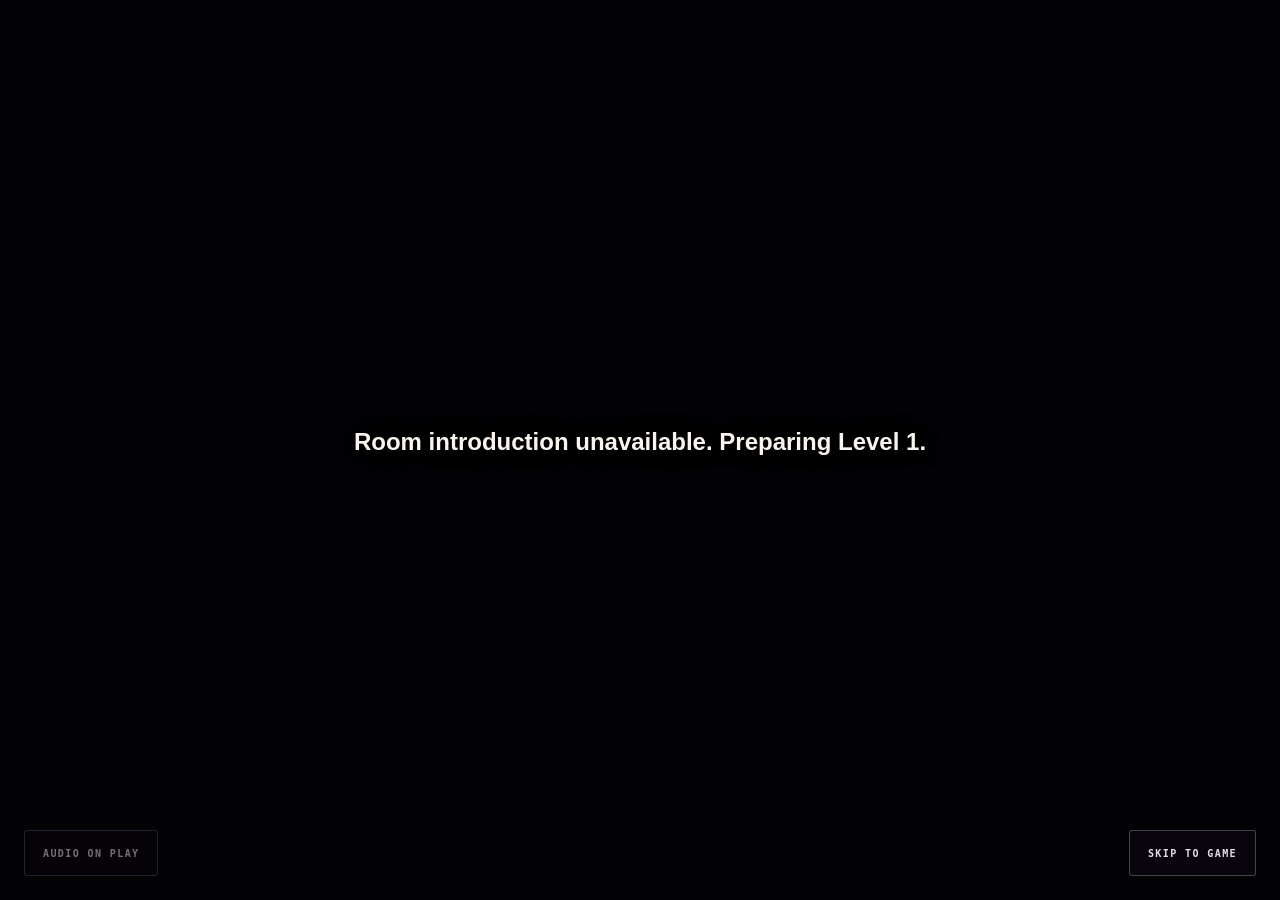
==== commit e4be098d: "Publish owner-approved remaining upgrades U1 962714ee5428; preserve Q1 rollback and existing assets" ====
--- a/index.html
+++ b/index.html
@@ -1,7 +1,7 @@
 <!doctype html>
 <html lang="en"><head><meta charset="UTF-8"><meta name="viewport" content="width=device-width,initial-scale=1,viewport-fit=cover"><meta name="theme-color" content="#030205"><link rel="icon" href="data:image/svg+xml,%3Csvg xmlns='http://www.w3.org/2000/svg' viewBox='0 0 40 40'%3E%3Crect width='40' height='40' rx='9' fill='%23251932'/%3E%3Ctext x='20' y='30' text-anchor='middle' font-size='30' fill='%23efa9e0'%3E✳%3C/text%3E%3C/svg%3E"><title>Rainbow Knight · Two Worlds</title>
 <style>html,body{margin:0;background:#030205;color:#f9f4ed;font-family:Arial,sans-serif}#intro{position:fixed;inset:0;z-index:100;background:#030205;display:grid;place-items:center}#intro[hidden],[hidden]{display:none!important}.intro-card{text-align:center;font-size:clamp(30px,7vw,100px);line-height:1.05;margin:0;width:84%;font-weight:900}.intro-card span{display:block}.intro-prefix{font-size:.42em;letter-spacing:.05em;margin-bottom:.4em}.intro-controls{position:absolute;bottom:24px;left:24px;right:24px;display:flex;justify-content:space-between;gap:16px}.intro-controls button{min-height:46px;padding:12px 18px;color:#f9f4ed;background:#0a0710;border:1px solid #9989ab;font:600 10px monospace;letter-spacing:1.4px}.intro-controls button:focus-visible{outline:2px solid #a9f6d8;outline-offset:4px}#boot-status{padding:32px;font:14px monospace}#intro .intro-card{position:absolute;top:35%;left:8%;right:8%;width:auto;transform:translateY(-50%)}#intro #intro-credit{top:58%;font-size:clamp(16px,3vw,32px);letter-spacing:.06em}#intro #intro-credit .intro-prefix{font-size:.4em}#intro-enter{position:absolute;top:74%;left:50%;transform:translate(-50%,-50%);min-height:46px;padding:12px 18px;background:#0a0710;color:#f9f4ed;border:1px solid #9989ab;font:600 12px monospace}#intro-room-caption{position:absolute;bottom:88px;text-align:center;font:14px monospace}</style>
-  <script type="module" crossorigin src="./assets/index-jqMVZYk0.js"></script>
+  <script type="module" crossorigin src="./assets/index-BuFCE8xa.js"></script>
   <link rel="stylesheet" crossorigin href="./assets/index-BEDLj1FX.css">
 </head><body><div id="app"><p id="boot-status" role="status">Preparing the game. If it does not load, reload this page.</p></div>
 <section id="intro" data-phase="title" aria-label="Game introduction" tabindex="-1">
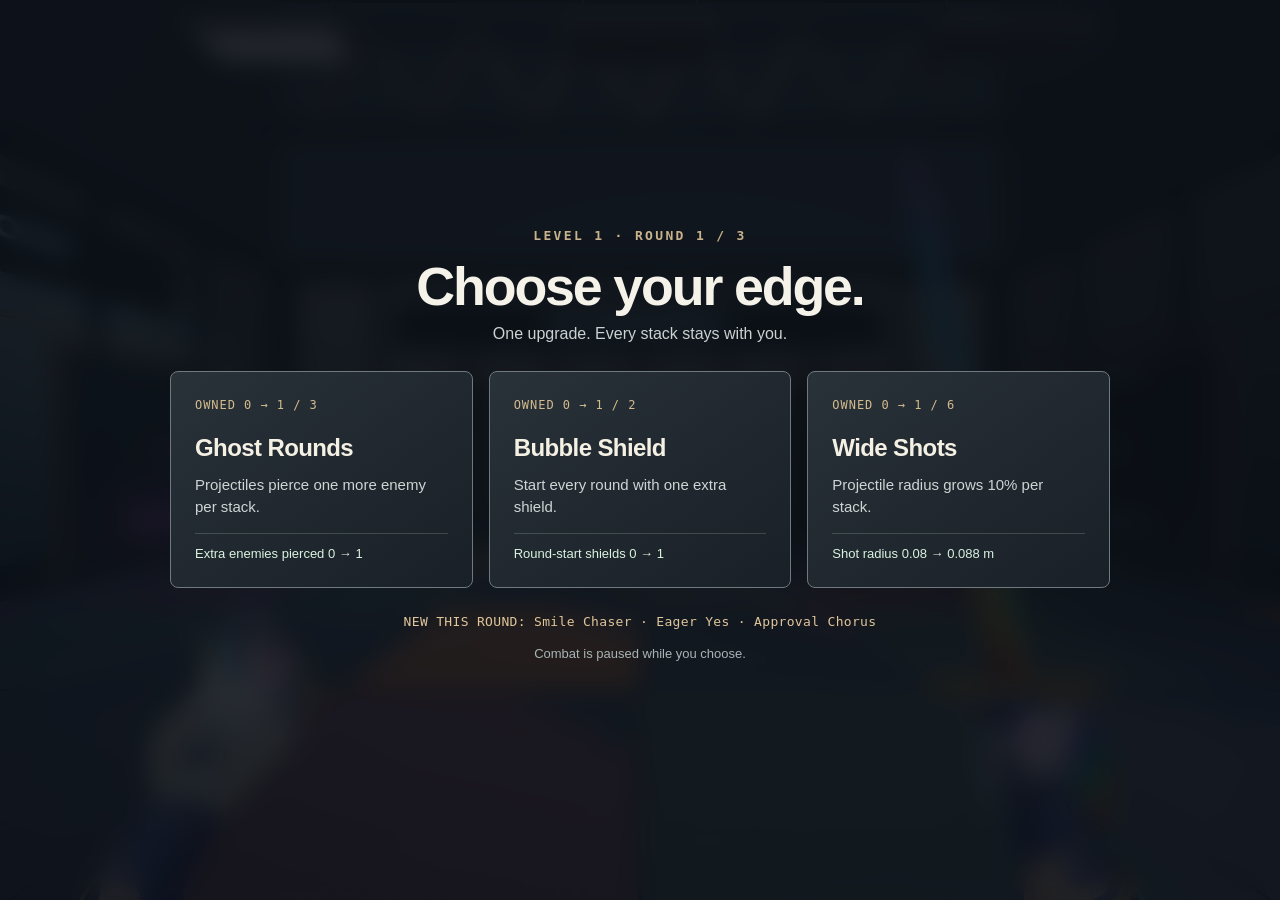
==== commit 65e8ca5a: "Release rainbow-audit-fixes-f4-8877356eeb8c runtime" ====
--- a/index.html
+++ b/index.html
@@ -1,7 +1,7 @@
 <!doctype html>
 <html lang="en"><head><meta charset="UTF-8"><meta name="viewport" content="width=device-width,initial-scale=1,viewport-fit=cover"><meta name="theme-color" content="#030205"><link rel="icon" href="data:image/svg+xml,%3Csvg xmlns='http://www.w3.org/2000/svg' viewBox='0 0 40 40'%3E%3Crect width='40' height='40' rx='9' fill='%23251932'/%3E%3Ctext x='20' y='30' text-anchor='middle' font-size='30' fill='%23efa9e0'%3E✳%3C/text%3E%3C/svg%3E"><title>Rainbow Knight · Two Worlds</title>
 <style>html,body{margin:0;background:#030205;color:#f9f4ed;font-family:Arial,sans-serif}#intro{position:fixed;inset:0;z-index:100;background:#030205;display:grid;place-items:center}#intro[hidden],[hidden]{display:none!important}.intro-card{text-align:center;font-size:clamp(30px,7vw,100px);line-height:1.05;margin:0;width:84%;font-weight:900}.intro-card span{display:block}.intro-prefix{font-size:.42em;letter-spacing:.05em;margin-bottom:.4em}.intro-controls{position:absolute;bottom:24px;left:24px;right:24px;display:flex;justify-content:space-between;gap:16px}.intro-controls button{min-height:46px;padding:12px 18px;color:#f9f4ed;background:#0a0710;border:1px solid #9989ab;font:600 10px monospace;letter-spacing:1.4px}.intro-controls button:focus-visible{outline:2px solid #a9f6d8;outline-offset:4px}#boot-status{padding:32px;font:14px monospace}#intro .intro-card{position:absolute;top:35%;left:8%;right:8%;width:auto;transform:translateY(-50%)}#intro #intro-credit{top:58%;font-size:clamp(16px,3vw,32px);letter-spacing:.06em}#intro #intro-credit .intro-prefix{font-size:.4em}#intro-enter{position:absolute;top:74%;left:50%;transform:translate(-50%,-50%);min-height:46px;padding:12px 18px;background:#0a0710;color:#f9f4ed;border:1px solid #9989ab;font:600 12px monospace}#intro-room-caption{position:absolute;bottom:88px;text-align:center;font:14px monospace}</style>
-  <script type="module" crossorigin src="./assets/index-BuFCE8xa.js"></script>
+  <script type="module" crossorigin src="./assets/index-BNztxYhK.js"></script>
   <link rel="stylesheet" crossorigin href="./assets/index-BEDLj1FX.css">
 </head><body><div id="app"><p id="boot-status" role="status">Preparing the game. If it does not load, reload this page.</p></div>
 <section id="intro" data-phase="title" aria-label="Game introduction" tabindex="-1">
@@ -17,15 +17,31 @@
 </section>
 <script>
 // The native shell is skippable before the game bundle or optional art is ready.
-(()=>{const shell=document.getElementById('intro'),query=new URLSearchParams(location.search),held=new Set();
+(()=>{const shell=document.getElementById('intro'),query=new URLSearchParams(location.search),held=new Set(),cancelled=new Set(),nativeButtons=new Map();
 const bypass=query.get('intro')==='off'||query.get('intro')!=='on'&&(query.get('proof')==='1'||query.get('practice')==='boss'||['48','64'].includes(query.get('fixture')));
 const skip=e=>{if(e){e.preventDefault();e.stopImmediatePropagation();}shell.dataset.skipRequested='true';document.getElementById('intro-room-caption').textContent='Preparing Level 1…';document.getElementById('intro-skip').disabled=true;};
 const enter=e=>{if(e){e.preventDefault();e.stopImmediatePropagation();}if(shell.dataset.enterRequested==='true'||shell.dataset.skipRequested==='true')return;shell.dataset.enterRequested='true';document.getElementById('intro-room-caption').textContent='Preparing the apartment…';document.getElementById('intro-enter').disabled=true;try{const context=window.__rainbowEntryAudioContext??=new AudioContext();void context.resume().catch(()=>{});}catch{/* Entry remains usable without audio. */}};
 const click=e=>{if(e.target.closest('#intro-skip'))skip(e);else if(e.target.closest('#intro-enter'))enter(e);};
 const sync=()=>{shell.dataset.heldKeys=[...held].join(',');};
-const key=e=>{if(e.ctrlKey||e.metaKey||e.altKey||e.isComposing||e.code==='Tab')return;if(shell.hidden){if(held.has(e.code)){e.preventDefault();e.stopImmediatePropagation();}return;}held.add(e.code);sync();if(['Enter','Space'].includes(e.code)&&e.target.closest('#intro-skip,#intro-enter'))return;if(e.code==='Enter'&&!e.repeat){enter(e);return;}e.preventDefault();e.stopImmediatePropagation();};
-const up=e=>{if(held.delete(e.code)){sync();e.preventDefault();e.stopImmediatePropagation();}};
-const blur=()=>{held.clear();sync();};
+const key=e=>{
+ if(e.ctrlKey||e.metaKey||e.altKey||e.isComposing||e.code==='Tab')return;
+ if(e.code==='Escape')nativeButtons.clear();else if(!e.repeat)nativeButtons.delete(e.code);
+ if(shell.hidden){if(held.has(e.code)||cancelled.has(e.code)){e.preventDefault();e.stopImmediatePropagation();}return;}
+ const wasHeld=held.has(e.code);if(!e.repeat)cancelled.delete(e.code);held.add(e.code);sync();
+ const button=e.target.closest('#intro-skip,#intro-enter');
+ if(['Enter','Space'].includes(e.code)&&button){
+  // Preserve only a fresh native activation pair; repeats never become game input.
+  if(!e.repeat&&!wasHeld&&!button.disabled&&!button.hidden&&!button.closest('[hidden]')){nativeButtons.set(e.code,button);return;}
+ }else if(e.code==='Enter'&&!e.repeat&&!wasHeld){enter(e);return;}
+ e.preventDefault();e.stopImmediatePropagation();
+};
+const up=e=>{
+ const button=e.target.closest('#intro-skip,#intro-enter'),wasHeld=held.delete(e.code),wasCancelled=cancelled.delete(e.code);
+ const native=!shell.hidden&&!e.ctrlKey&&!e.metaKey&&!e.altKey&&!e.isComposing&&wasHeld&&button&&nativeButtons.get(e.code)===button&&!button.disabled&&!button.hidden&&!button.closest('[hidden]');
+ nativeButtons.delete(e.code);
+ if(wasHeld||wasCancelled){sync();if(!native){e.preventDefault();e.stopImmediatePropagation();}}
+};
+const blur=()=>{for(const code of held)cancelled.add(code);held.clear();nativeButtons.clear();sync();};
 shell.addEventListener('click',click);window.addEventListener('keydown',key,true);window.addEventListener('keyup',up,true);window.addEventListener('blur',blur);
 shell.addEventListener('intro:claimed',()=>{shell.removeEventListener('click',click);window.removeEventListener('keydown',key,true);window.removeEventListener('keyup',up,true);window.removeEventListener('blur',blur);},{once:true});
 if(bypass)skip();})();
